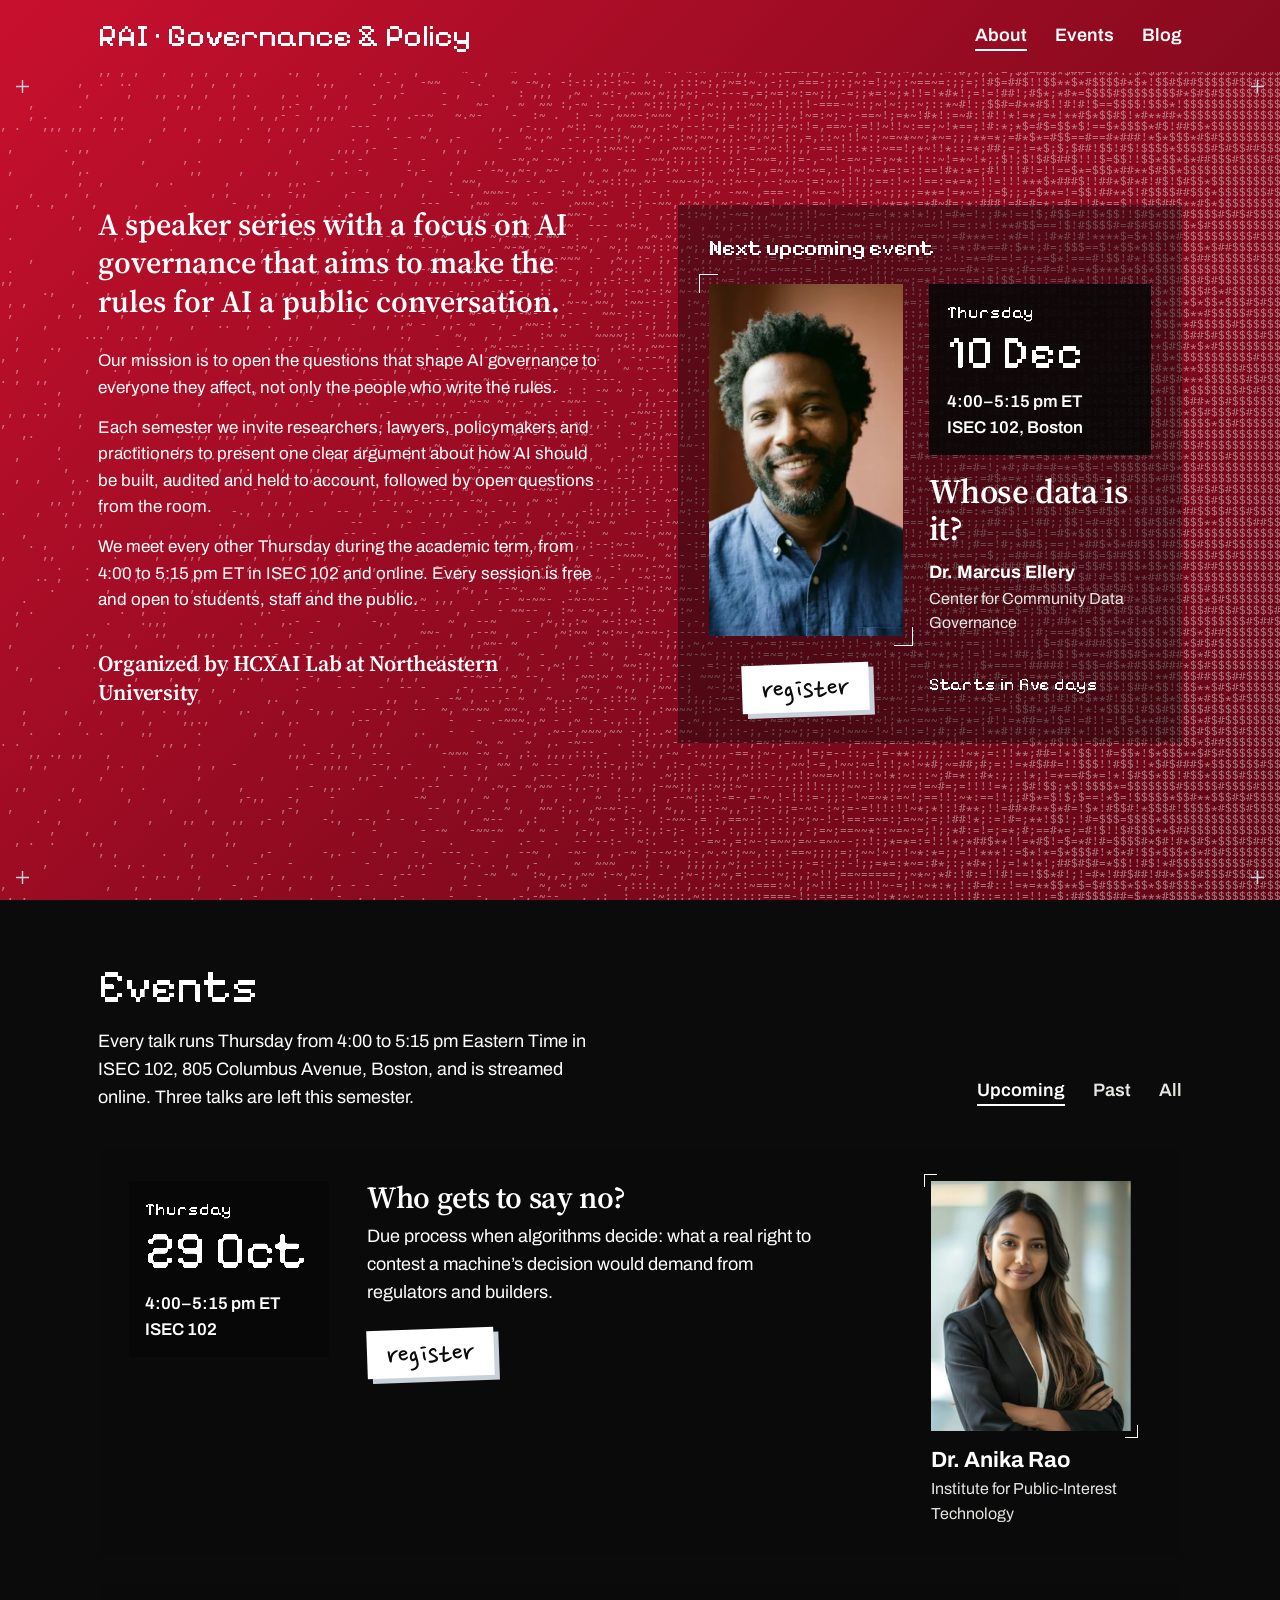
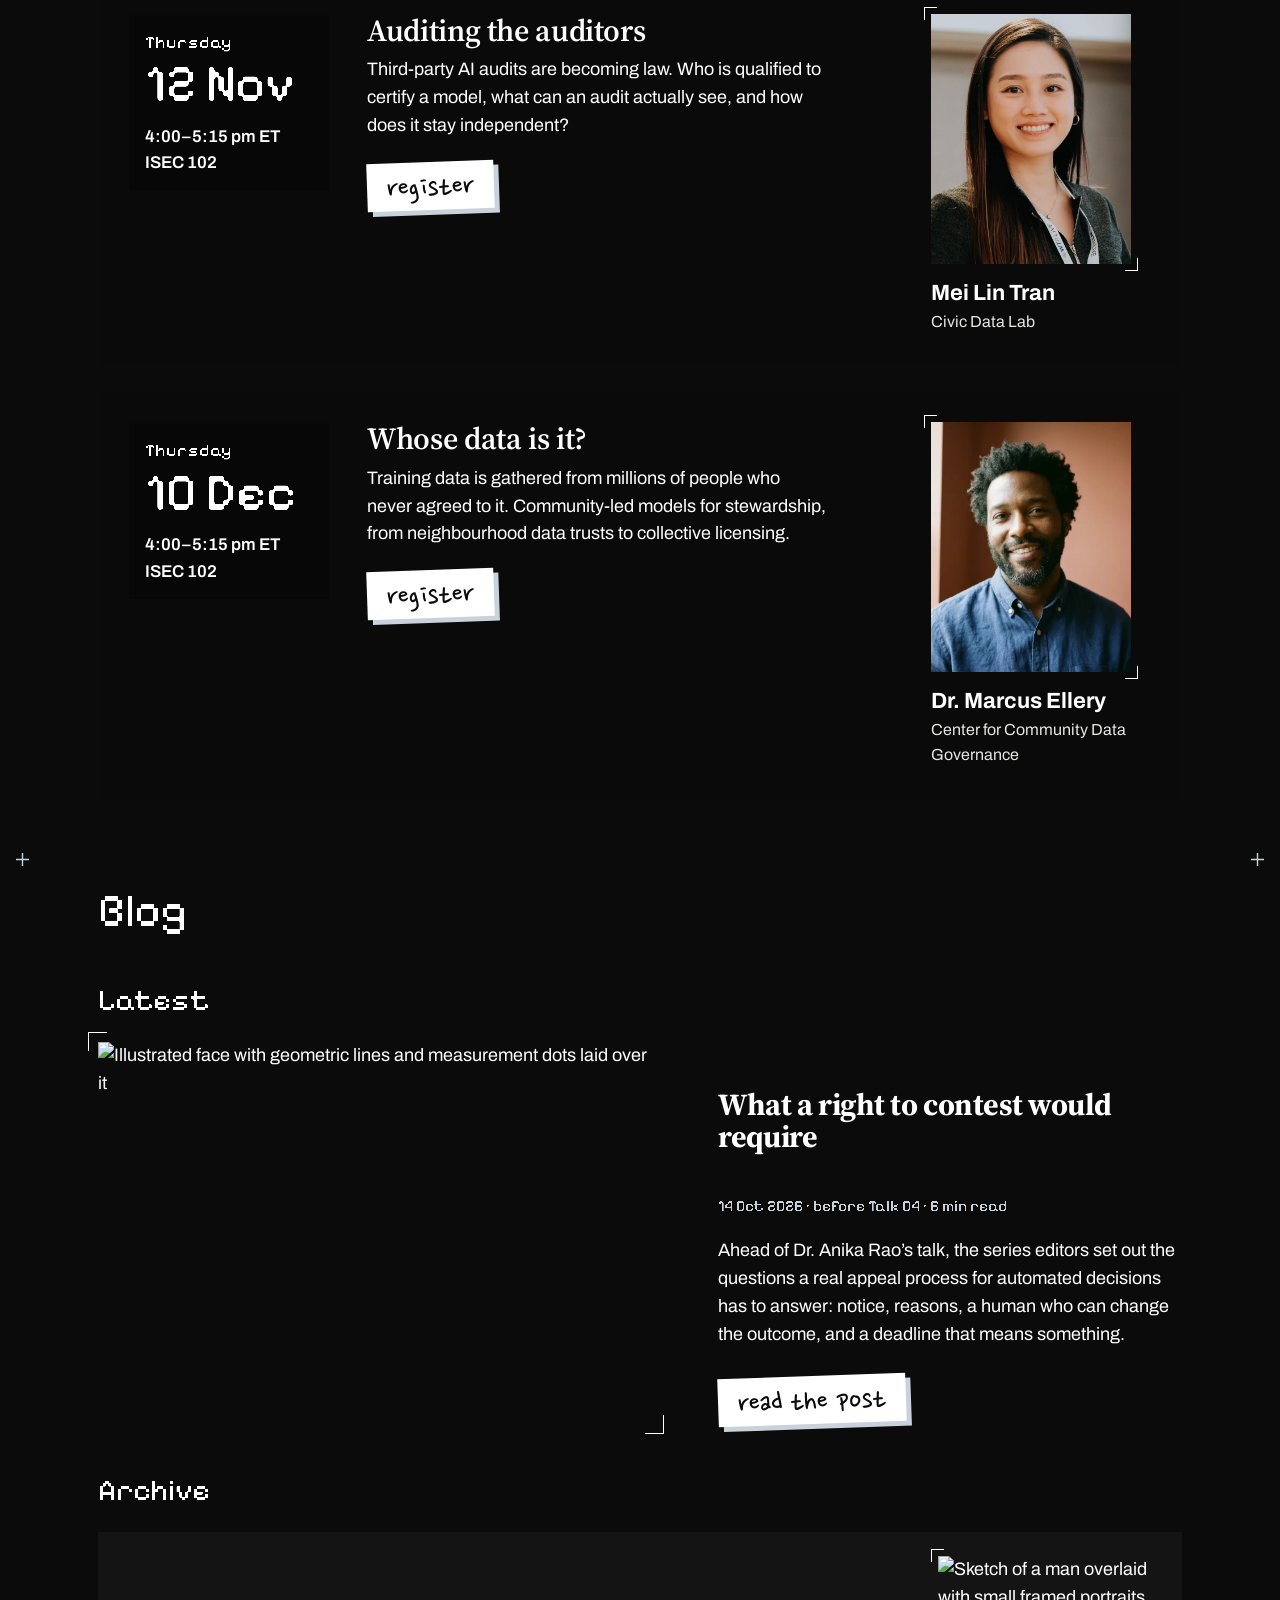
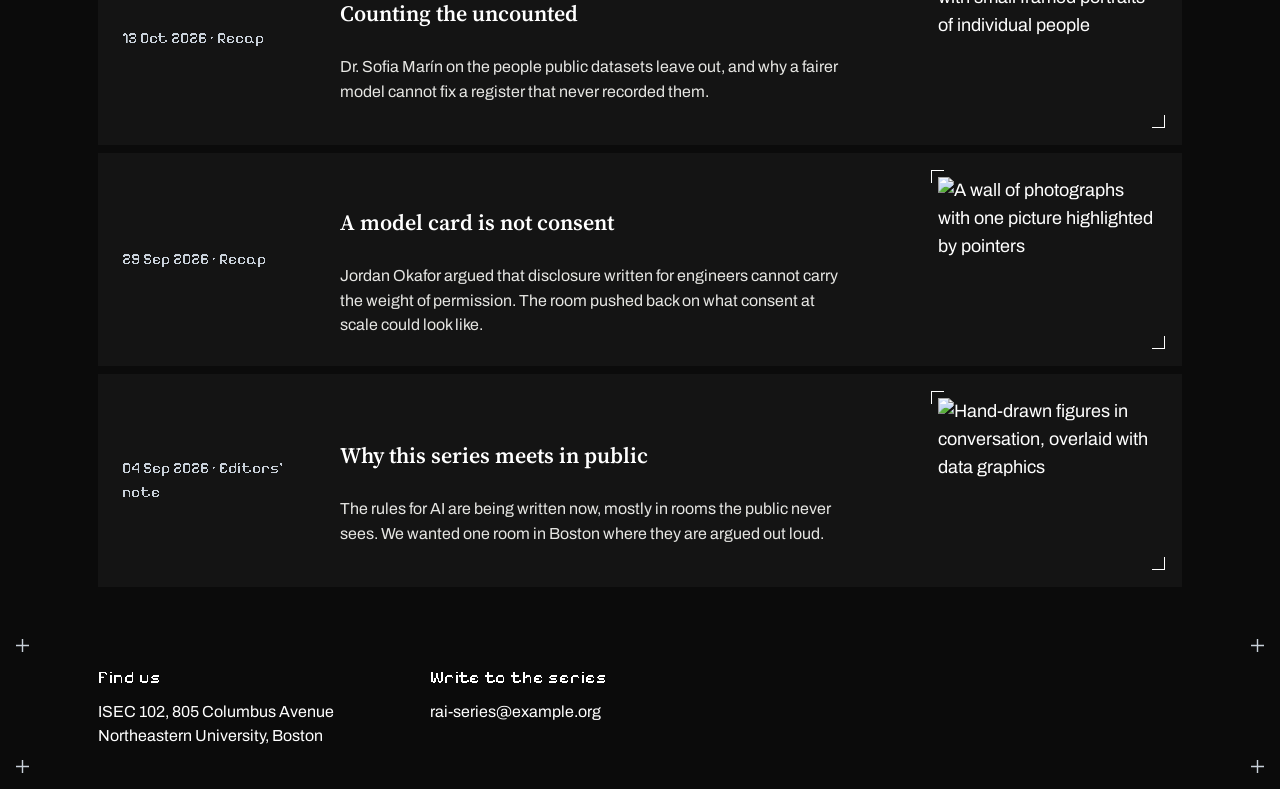
==== index.html @ 1cb9c628 "Initial commit: RAI speaker series one-page site Static site with a GitHub Pages workflow that build" ====
<!doctype html>
<html lang="en">
<head>
<meta charset="utf-8">
<meta name="viewport" content="width=device-width, initial-scale=1">
<title>Responsible AI, Governance &amp; Policy · Speaker Series</title>
<meta name="description" content="A public speaker series at Northeastern University on AI governance. Thursdays, 4:00–5:15 pm ET, ISEC 102, free and open to all.">
<link rel="preconnect" href="https://fonts.googleapis.com">
<link rel="preconnect" href="https://fonts.gstatic.com" crossorigin>
<link rel="stylesheet" href="https://fonts.googleapis.com/css2?family=Source+Serif+4:opsz,wght@8..60,600;8..60,700&family=Pixelify+Sans:wght@400..700&family=Nanum+Pen+Script&family=Archivo:wght@400;600;700&family=IBM+Plex+Mono:wght@500&display=swap">
<link rel="stylesheet" href="site.css">
<script>document.documentElement.classList.add("js")</script>
</head>
<body>
<div class="stage" id="stage" aria-hidden="true"><canvas id="ascii-field"></canvas></div>
<svg width="0" height="0" style="position:absolute" aria-hidden="true" focusable="false"><defs id="rnd-defs"></defs></svg>
<header class="nav" id="nav">
  <div class="wrap">
    <a class="wordmark" href="#about" data-round aria-label="Responsible AI, Governance and Policy · back to top">RAI · Governance &amp; Policy</a>
    <nav aria-label="Sections"><ul>
      <li><a class="l" href="#about" data-to="about">About</a></li>
      <li><a class="l" href="#events" data-to="events">Events</a></li>
      <li><a class="l" href="#blog" data-to="blog">Blog</a></li>
    </ul></nav>
  </div>
</header>
<main id="top">
<!-- ===== About ===== -->
<section class="about chapter" id="about" data-chapter="0" aria-labelledby="h-about">
  <div class="about-field reg">
  <svg class="xh tl" viewBox="0 0 11 11" aria-hidden="true"><path d="M5.5 0v11M0 5.5h11"/></svg>
  <svg class="xh tr" viewBox="0 0 11 11" aria-hidden="true"><path d="M5.5 0v11M0 5.5h11"/></svg>
  <svg class="xh bl" viewBox="0 0 11 11" aria-hidden="true"><path d="M5.5 0v11M0 5.5h11"/></svg>
  <svg class="xh br" viewBox="0 0 11 11" aria-hidden="true"><path d="M5.5 0v11M0 5.5h11"/></svg>
  <div class="wrap grid">
    <div>
      <h1 id="h-about" class="vh">About the series</h1>
      <p class="statement lead rise">A speaker series with a focus on AI governance that aims to make the rules for AI a public conversation.</p>
      <div class="mission rise">
        <p>Our mission is to open the questions that shape AI governance to everyone they affect, not only the people who write the rules.</p>
        <p>Each semester we invite researchers, lawyers, policymakers and practitioners to present one clear argument about how AI should be built, audited and held to account, followed by open questions from the room.</p>
        <p>We meet every other Thursday during the academic term, from 4:00 to 5:15 pm ET in ISEC 102 and online. Every session is free and open to students, staff and the public.</p>
      </div>
      <div class="body rise">
        <p class="org">Organized by HCXAI Lab at Northeastern University</p>
      </div>
    </div>
    <article class="nextcard rise" aria-labelledby="h-next" data-start="2026-10-29T16:00:00-04:00" data-title="Who gets to say no?" data-sub="Due process when algorithms decide">
      <h2 id="h-next" class="nc-label" data-round>Next upcoming event</h2>
      <div class="nc-body">
        <figure class="ph"><img src="assets/speaker-1.webp" alt="Portrait of Dr. Anika Rao" style="object-position:44% 18%"></figure>
        <div class="nc-text">
          <div class="date nc-date"><div class="dd"><p class="dw" data-round>Thursday</p><p class="d" data-round>29 Oct</p></div><div class="dt"><p class="w"><time datetime="2026-10-29T16:00-04:00">4:00–5:15 pm ET</time></p><p class="loc">ISEC 102, Boston</p></div></div>
          <h3 class="nc-title">Who gets to say no?</h3>
          <p class="nc-who"><b>Dr. Anika Rao</b>Institute for Public-Interest Technology</p>
        </div>
        <div class="nc-cta"><a class="btn" href="https://example.org/rai-gp/register?talk=04">register</a></div>
        <span class="count nc-count" id="count" data-round aria-live="polite"></span>
      </div>
    </article>
  </div>
  </div>
</section>

<!-- ===== Events: the docket ===== -->
<section class="docket chapter" id="events" data-chapter="1" aria-labelledby="h-docket">
  <div class="wrap">
    <div class="dhead">
      <div>
        <h2 id="h-docket" class="pagetitle lines"><span class="line"><span data-line data-round>Events</span></span></h2>
        <p class="rise">Every talk runs Thursday from 4:00 to 5:15 pm Eastern Time in ISEC 102, 805 Columbus Avenue, Boston, and is streamed online. Three talks are left this semester.</p>
      </div>
      <div class="filter rise" role="group" aria-label="Show talks">
        <button type="button" id="f-up" data-f="up" aria-pressed="true">Upcoming</button>
        <button type="button" id="f-heard" data-f="heard" aria-pressed="false">Past</button>
        <button type="button" id="f-all" data-f="all" aria-pressed="false">All</button>
      </div>
    </div>

    <ol class="cases" id="cases">
      <!-- upcoming -->
      <li class="case up" data-start="2026-10-29T16:00:00-04:00" data-title="Who gets to say no?" data-sub="Due process when algorithms decide">
        <div class="date rise"><div class="dd"><p class="dw" data-round>Thursday</p><p class="d" data-round>29 Oct</p></div><div class="dt"><p class="w"><time datetime="2026-10-29T16:00-04:00">4:00–5:15 pm ET</time></p><p class="loc">ISEC 102</p></div></div>
        <div class="rise">
          <h3>Who gets to say no?</h3>
          <p class="q">Due process when algorithms decide: what a real right to contest a machine’s decision would demand from regulators and builders.</p>
          <div class="acts"><a class="btn" href="https://example.org/rai-gp/register?talk=04">register</a></div>
        </div>
        <div class="spk rise"><figure class="ph"><img src="assets/speaker-1.webp" alt="Dr. Anika Rao" style="object-position:44% 18%"></figure><p><b>Dr. Anika Rao</b><span>Institute for Public-Interest Technology</span></p></div>
      </li>
      <li class="case up" data-start="2026-11-12T16:00:00-05:00" data-title="Auditing the auditors" data-sub="Who certifies AI, and who keeps the audit honest">
        <div class="date rise"><div class="dd"><p class="dw" data-round>Thursday</p><p class="d" data-round>12 Nov</p></div><div class="dt"><p class="w"><time datetime="2026-11-12T16:00-05:00">4:00–5:15 pm ET</time></p><p class="loc">ISEC 102</p></div></div>
        <div class="rise">
          <h3>Auditing the auditors</h3>
          <p class="q">Third-party AI audits are becoming law. Who is qualified to certify a model, what can an audit actually see, and how does it stay independent?</p>
          <div class="acts"><a class="btn" href="https://example.org/rai-gp/register?talk=05">register</a></div>
        </div>
        <div class="spk rise"><figure class="ph"><img loading="lazy" src="assets/speaker-2.webp" alt="Mei Lin Tran" style="object-position:50% 20%"></figure><p><b>Mei Lin Tran</b><span>Civic Data Lab</span></p></div>
      </li>
      <li class="case up" data-start="2026-12-10T16:00:00-05:00" data-title="Whose data is it?" data-sub="Community governance of the data that trains AI">
        <div class="date rise"><div class="dd"><p class="dw" data-round>Thursday</p><p class="d" data-round>10 Dec</p></div><div class="dt"><p class="w"><time datetime="2026-12-10T16:00-05:00">4:00–5:15 pm ET</time></p><p class="loc">ISEC 102</p></div></div>
        <div class="rise">
          <h3>Whose data is it?</h3>
          <p class="q">Training data is gathered from millions of people who never agreed to it. Community-led models for stewardship, from neighbourhood data trusts to collective licensing.</p>
          <div class="acts"><a class="btn" href="https://example.org/rai-gp/register?talk=06">register</a></div>
        </div>
        <div class="spk rise"><figure class="ph"><img loading="lazy" src="assets/speaker-3.webp" alt="Dr. Marcus Ellery" style="object-position:50% 22%"></figure><p><b>Dr. Marcus Ellery</b><span>Center for Community Data Governance</span></p></div>
      </li>
      <!-- heard -->
      <li class="case heard" hidden>
        <div class="date rise"><div class="dd"><p class="dw" data-round>Thursday</p><p class="d" data-round>08 Oct</p></div><div class="dt"><p class="w"><time datetime="2026-10-08T16:00-04:00">4:00–5:15 pm ET</time></p><p class="loc">ISEC 102</p></div></div>
        <div class="rise">
          <h3>Counting the uncounted</h3>
          <p class="q">Who goes missing when public agencies train systems on the records they happen to keep.</p>
          <div class="acts"><a class="tlink" href="#post-counting">Read the recap</a></div>
        </div>
        <div class="spk rise"><p><b>Dr. Sofia Marín</b><span>School of Public Policy</span></p></div>
      </li>
      <li class="case heard" hidden>
        <div class="date rise"><div class="dd"><p class="dw" data-round>Thursday</p><p class="d" data-round>24 Sep</p></div><div class="dt"><p class="w"><time datetime="2026-09-24T16:00-04:00">4:00–5:15 pm ET</time></p><p class="loc">ISEC 102</p></div></div>
        <div class="rise">
          <h3>A model card is not consent</h3>
          <p class="q">Why documentation written for engineers cannot stand in for the permission of the people a system affects.</p>
          <div class="acts"><a class="tlink" href="#post-modelcard">Read the recap</a></div>
        </div>
        <div class="spk rise"><p><b>Jordan Okafor</b><span>Law and Technology Clinic</span></p></div>
      </li>
      <li class="case heard" hidden>
        <div class="date rise"><div class="dd"><p class="dw" data-round>Thursday</p><p class="d" data-round>10 Sep</p></div><div class="dt"><p class="w"><time datetime="2026-09-10T16:00-04:00">4:00–5:15 pm ET</time></p><p class="loc">ISEC 102</p></div></div>
        <div class="rise">
          <h3>Who writes the rules for AI?</h3>
          <p class="q">The opening hearing: legislatures, standards bodies, companies and courts, and where the public fits among them.</p>
          <div class="acts"><a class="tlink" href="#post-public">Read the editors’ note</a></div>
        </div>
        <div class="spk rise"><p><b>Prof. Helen Achterberg</b><span>Centre for Technology Governance</span></p></div>
      </li>
    </ol>
  </div>
</section>

<!-- ===== Writing ===== -->
<section class="writing chapter reg" id="blog" data-chapter="2" aria-labelledby="h-writing">
  <svg class="xh tl" viewBox="0 0 11 11" aria-hidden="true"><path d="M5.5 0v11M0 5.5h11"/></svg>
  <svg class="xh tr" viewBox="0 0 11 11" aria-hidden="true"><path d="M5.5 0v11M0 5.5h11"/></svg>
  <div class="wrap">
    <h2 id="h-writing" class="pagetitle lines"><span class="line"><span data-line data-round>Blog</span></span></h2>
    <h3 class="subhead rise" id="h-latest" data-round>Latest</h3>
    <article class="feature" id="post-preview">
      <figure class="ph rise"><img loading="lazy" decoding="async" src="https://betterimagesofai.org/ImagesAI/alyssa-chen_ai-facial-recognition_2048x1850.png?nf_resize=fit&w=1200&q=80" alt="Illustrated face with geometric lines and measurement dots laid over it"></figure>
      <div class="rise">
        <h4>What a right to contest would require</h4>
        <p class="meta" data-round style="margin-top:14px">14 Oct 2026 · before Talk 04 · 6 min read</p>
        <p class="x">Ahead of Dr. Anika Rao’s talk, the series editors set out the questions a real appeal process for automated decisions has to answer: notice, reasons, a human who can change the outcome, and a deadline that means something.</p>
        <p style="margin-top:28px"><a class="btn" href="#post-preview">read the post</a></p>
      </div>
    </article>
    <h3 class="subhead rise" id="h-archive" data-round>Archive</h3>
    <ul class="posts" aria-labelledby="h-archive">
      <li><a class="post rise" id="post-counting" href="#post-counting">
        <p class="meta" data-round>13 Oct 2026 · Recap</p>
        <div><h4>Counting the uncounted</h4><p>Dr. Sofia Marín on the people public datasets leave out, and why a fairer model cannot fix a register that never recorded them.</p></div>
        <figure class="ph rise"><img loading="lazy" decoding="async" src="https://betterimagesofai.org/ImagesAI/marcin-wilkowski_community-activism_3150x1772.png?nf_resize=fit&w=600&q=80" alt="Sketch of a man overlaid with small framed portraits of individual people"></figure>
      </a></li>
      <li><a class="post rise" id="post-modelcard" href="#post-modelcard">
        <p class="meta" data-round>29 Sep 2026 · Recap</p>
        <div><h4>A model card is not consent</h4><p>Jordan Okafor argued that disclosure written for engineers cannot carry the weight of permission. The room pushed back on what consent at scale could look like.</p></div>
        <figure class="ph rise"><img loading="lazy" decoding="async" src="https://betterimagesofai.org/ImagesAI/jenny-kidd_synthetic-pasts_algorithmic-memories_3750x2210.png?nf_resize=fit&w=600&q=80" alt="A wall of photographs with one picture highlighted by pointers"></figure>
      </a></li>
      <li><a class="post rise" id="post-public" href="#post-public">
        <p class="meta" data-round>04 Sep 2026 · Editors’ note</p>
        <div><h4>Why this series meets in public</h4><p>The rules for AI are being written now, mostly in rooms the public never sees. We wanted one room in Boston where they are argued out loud.</p></div>
        <figure class="ph rise"><img loading="lazy" decoding="async" src="https://betterimagesofai.org/ImagesAI/marcin-wilkowski_datafied-relations_3300x1856.png?nf_resize=fit&w=600&q=80" alt="Hand-drawn figures in conversation, overlaid with data graphics"></figure>
      </a></li>
    </ul>
  </div>
</section>
</main>
<!-- ===== Close ===== -->
<footer class="close reg">
  <svg class="xh tl" viewBox="0 0 11 11" aria-hidden="true"><path d="M5.5 0v11M0 5.5h11"/></svg>
  <svg class="xh tr" viewBox="0 0 11 11" aria-hidden="true"><path d="M5.5 0v11M0 5.5h11"/></svg>
  <svg class="xh bl" viewBox="0 0 11 11" aria-hidden="true"><path d="M5.5 0v11M0 5.5h11"/></svg>
  <svg class="xh br" viewBox="0 0 11 11" aria-hidden="true"><path d="M5.5 0v11M0 5.5h11"/></svg>
  <div class="wrap">
    <div class="row" style="margin-top:0">
      <div><b data-round>Find us</b><p>ISEC 102, 805 Columbus Avenue<br>Northeastern University, Boston</p></div>
      <div><b data-round>Write to the series</b><p>rai-series@example.org</p></div>
    </div>
  </div>
</footer>

<script src="site.js"></script>
</body>
</html>
---- site.css ----
/* Red Docket v1.4 · the court docket as the programme.
   Layout: red Hearing Field hero (series + next hearing) → About (statement + facts, art band)
   → The docket (cases as table rows, filter, countdown) → Writing (featured + list on oxblood)
   → closing field with the name at full width. Dark-first, single look by design. */
:root{
  /* colour · Red Docket */
  --black:#0B0B0B; --red:#C8102E; --white:#FFFFFF; --oxblood:#5E0614; --chrome:#C9D1DA;
  --ink-2:#E6E6E3;              /* secondary text on black, still near full ink */
  --line:rgba(255,255,255,.14);
  --field:radial-gradient(120% 140% at 100% 0%,rgba(201,209,218,.4) 0%,transparent 45%),linear-gradient(135deg,#C8102E 0%,#9B0B23 55%,#5E0614 100%);
  --chamber:linear-gradient(180deg,#9B0B23 0%,#5E0614 60%,#2A0309 100%);
  --ox-ground:#2A0309;
  /* type voices */
  --gov:"Source Serif 4",Georgia,serif;
  --ai:"Pixelify Sans",monospace;
  --hum:"Nanum Pen Script",cursive;
  --body:"Archivo",system-ui,sans-serif;
  --mono:"IBM Plex Mono",ui-monospace,monospace;
  /* space */
  --m:clamp(16px,4vw,48px);
  --maxw:1180px;
  --sec:clamp(96px,12vw,180px);
  color-scheme:dark;
}
*{box-sizing:border-box}
html{background:var(--black);scroll-behavior:smooth}
body{margin:0;background:var(--black);color:var(--white);font-family:var(--body);font-size:18px;line-height:1.55;-webkit-font-smoothing:antialiased;position:relative;overflow-x:clip}
h1,h2,h3,p,ul,ol,dl,dd,figure{margin:0}
ul,ol{padding:0;list-style:none}
a{color:inherit}
img{max-width:100%;display:block}
.wrap{max-width:var(--maxw);margin:0 auto;padding-inline:var(--m);position:relative;z-index:1}
:focus-visible{outline:2px solid var(--white);outline-offset:3px}
::selection{background:var(--red);color:var(--white)}
.vh{position:absolute;width:1px;height:1px;overflow:hidden;clip:rect(0 0 0 0);white-space:nowrap}

/* ---- voices ---- */
.ai{font-family:var(--ai);font-weight:400}
.gov{font-family:var(--gov);font-weight:600;letter-spacing:-.012em;text-wrap:balance}
.status{display:inline-flex;align-items:center;gap:10px;font-family:var(--ai);font-weight:400;font-size:18px;line-height:1.2;color:var(--chrome)}
.status svg{width:11px;height:11px;flex:none}.status svg path{stroke:currentColor;stroke-width:1.2}
.credit{font-family:var(--body);font-size:15px;color:#E6E6E3}

/* ---- marks ---- */
.xh{position:absolute;width:13px;height:13px;pointer-events:none;z-index:2}
.xh path{stroke:var(--chrome);stroke-width:1.2}
.reg{position:relative}
.reg>.xh.tl{top:14px;left:14px}.reg>.xh.tr{top:14px;right:14px}.reg>.xh.bl{bottom:14px;left:14px}.reg>.xh.br{bottom:14px;right:14px}
.ph{position:relative}
.ph img{width:100%;height:100%;object-fit:cover}
.ph::before,.ph::after{content:"";position:absolute;width:18px;height:18px;border:0 solid var(--white);pointer-events:none}
.ph::before{top:-10px;left:-10px;border-top-width:1.5px;border-left-width:1.5px}
.ph::after{bottom:-10px;right:-10px;border-bottom-width:1.5px;border-right-width:1.5px}

/* ---- ASCII (three forms only) ---- */
.fill{position:absolute;inset:0;margin:0;font-family:var(--mono);font-weight:500;font-size:11px;line-height:1;white-space:pre;color:var(--white);opacity:.3;pointer-events:none;user-select:none;overflow:hidden;z-index:0}
.has-fill>:not(.fill):not(.xh){position:relative;z-index:1}
.ascii-bg{position:absolute;inset:0;overflow:hidden;pointer-events:none;z-index:0}
.ascii-bg pre{position:absolute;margin:0;font-family:var(--mono);font-weight:500;font-size:11px;line-height:1;white-space:pre;color:var(--chrome);user-select:none}
.ascii-bg pre.l{left:0;opacity:.3;-webkit-mask:radial-gradient(ellipse 100% 50% at 0% 50%,#000 25%,transparent 100%);mask:radial-gradient(ellipse 100% 50% at 0% 50%,#000 25%,transparent 100%)}
.ascii-bg pre.r{right:0;opacity:.3;-webkit-mask:radial-gradient(ellipse 100% 50% at 100% 50%,#000 25%,transparent 100%);mask:radial-gradient(ellipse 100% 50% at 100% 50%,#000 25%,transparent 100%)}
.ascii-bg pre.red{color:var(--red)}
.ascii-bg pre.l.red,.ascii-bg pre.r.red{opacity:.75}
.ascii-bg pre.c.red{opacity:.7}
.ascii-bg pre.c{opacity:.4;-webkit-mask:radial-gradient(circle closest-side,#000 55%,transparent);mask:radial-gradient(circle closest-side,#000 55%,transparent)}
pre.sphere{position:absolute;margin:0;font-family:var(--mono);font-weight:500;font-size:11px;line-height:1;white-space:pre;color:var(--chrome);opacity:.5;pointer-events:none;user-select:none;-webkit-mask:radial-gradient(circle closest-side,#000 55%,transparent);mask:radial-gradient(circle closest-side,#000 55%,transparent)}

/* ---- buttons ---- */
/* buttons are stickers: Nanum Pen on a white card, slightly rotated, solid Chrome offset shadow */
.btn{display:inline-flex;align-items:center;min-height:48px;padding:9px 20px 5px;background:var(--white);color:var(--black);font-family:var(--hum);font-weight:400;font-size:32px;line-height:.9;text-decoration:none;border:0;cursor:pointer;transform:rotate(-2deg);box-shadow:5px 5px 0 var(--chrome);transition:transform .18s ease,box-shadow .18s ease}
.btn:hover{transform:rotate(0deg) translate(-2px,-2px);box-shadow:7px 7px 0 var(--chrome)}
.btn:active{transform:rotate(0deg) translate(3px,3px);box-shadow:2px 2px 0 var(--chrome)}
.btn:focus-visible{outline:2px solid var(--white);outline-offset:6px}
.tlink{font-weight:600;text-decoration:underline;text-underline-offset:5px;text-decoration-thickness:1.5px;transition:color .15s ease}
.tlink:hover{color:var(--chrome)}

/* ---- nav ---- */
.nav{position:absolute;top:0;left:0;right:0;z-index:5}
.nav .wrap{display:flex;align-items:center;justify-content:space-between;flex-wrap:wrap;gap:12px 28px;padding-block:28px}
.wordmark{font-family:var(--ai);font-weight:400;font-size:clamp(22px,2.5vw,36px);white-space:nowrap;line-height:1;text-decoration:none;letter-spacing:-.005em}
.nav ul{display:flex;gap:28px;align-items:center}
.nav a.l{text-decoration:none;font-weight:600;font-size:18px;padding:10px 0;position:relative}
.nav a.l::after{content:"";position:absolute;left:0;right:0;bottom:4px;height:2px;background:currentColor;transform:scaleX(0);transform-origin:left;transition:transform .2s ease}
.nav a.l:hover::after,.nav a.l:focus-visible::after,.nav a.l[aria-current]::after{transform:scaleX(1)}

/* ---- hero ---- */
.hero{background:var(--field);overflow:hidden;padding-block:clamp(104px,10vw,140px) clamp(72px,8vw,120px)}
.hero .grid{display:grid;grid-template-columns:minmax(0,1.35fr) minmax(0,1fr);gap:clamp(32px,5vw,72px);align-items:end}
.hero .grid>*,.about .grid>*,.feature>*,.case>*{min-width:0}
.hero h1{grid-column:1/-1}
.hero h1{font-family:var(--ai);font-weight:400;font-size:clamp(34px,6.2vw,92px);line-height:1;letter-spacing:-.005em}
.hero .sub{font-size:22px;line-height:1.5;max-width:40ch}
.next{margin-top:clamp(28px,3vw,40px);display:grid;gap:14px;max-width:560px}
.next .when{font-family:var(--ai);font-size:22px;line-height:1.1}
.next .t{font-family:var(--gov);font-weight:600;font-size:34px;line-height:1.08}
.next .who{font-size:18px;color:var(--white)}
.next .acts{display:flex;flex-wrap:wrap;gap:16px 28px;align-items:center;margin-top:10px}
.count{font-family:var(--ai);font-size:18px;color:var(--white)}
.hero .ph{aspect-ratio:4/5;max-width:340px;justify-self:end;width:100%}
.hero .ph .drift{width:100%;height:100%;overflow:hidden}

/* ---- about ---- */
.about{padding-block:0}
.about-field{background:var(--field);overflow:hidden;padding-block:clamp(150px,14vw,210px) clamp(72px,8vw,120px)}
.about-field .facts div{background:rgba(11,11,11,.42)}
.about-field .facts dt{color:var(--white)}
.about .grid{display:grid;grid-template-columns:minmax(0,1fr) minmax(0,1fr);gap:clamp(40px,6vw,96px);align-items:start}
.about h1,.about h2,.docket h2,.writing h2{font-family:var(--ai);font-weight:400;font-size:clamp(34px,3.6vw,52px);line-height:1;letter-spacing:-.005em}
.statement{font-family:var(--gov);font-weight:600;font-size:clamp(22px,2.4vw,34px);line-height:1.25;margin-top:28px;max-width:32ch}
.facts{display:grid;gap:0}
.facts{gap:6px}
.facts div{display:grid;grid-template-columns:150px minmax(0,1fr);gap:18px;padding:16px 20px;background:#141414}
.facts dt{font-family:var(--ai);font-size:18px;color:var(--chrome)}
.facts dd{font-size:18px}
.about .body{display:grid;gap:18px;margin-top:36px;max-width:60ch}
.band{position:relative;margin-top:clamp(80px,9vw,140px);height:clamp(280px,38vw,520px);overflow:hidden}
.band img{width:100%;height:118%;object-fit:cover;object-position:center 40%}
.band figcaption{position:absolute;right:var(--m);bottom:14px;background:var(--black);padding:6px 10px}

/* ---- docket ---- */
.docket{padding-block:var(--sec)}
.dhead{display:grid;grid-template-columns:minmax(0,1fr) auto;gap:24px 48px;align-items:end}
.dhead p{max-width:52ch;margin-top:18px}
.filter{display:flex;gap:4px}
.filter button{font-family:var(--ai);font-size:18px;background:#1C1C1C;color:var(--white);border:0;padding:12px 18px 10px;min-height:46px;cursor:pointer;transition:background-color .15s ease,color .15s ease}
.filter button[aria-pressed="true"]{background:var(--white);color:var(--black)}
.filter button:hover:not([aria-pressed="true"]){background:#2A2A2A}
.cases{margin-top:clamp(40px,5vw,64px);display:grid;gap:clamp(48px,5vw,72px)}
.case{display:grid;grid-template-columns:200px minmax(0,1fr) 220px;gap:clamp(24px,3vw,48px);align-items:start}
.case[hidden]{display:none}
.case .date{position:relative;overflow:hidden;background:var(--chamber);padding:18px 18px 16px;min-height:150px;display:grid;align-content:space-between}
.case .date .d{font-family:var(--ai);font-size:52px;line-height:.9}
.case .date .w{font-family:var(--ai);font-size:18px;line-height:1.2}
.case.heard .date{background:#161616}
.case h3{font-family:var(--gov);font-weight:600;font-size:clamp(26px,2.4vw,34px);line-height:1.06;letter-spacing:-.012em;margin-top:14px}
.case .q{font-size:18px;margin-top:10px;max-width:46ch}
.case .acts{display:flex;flex-wrap:wrap;gap:14px 24px;align-items:center;margin-top:22px}
.spk{display:grid;grid-template-columns:minmax(0,1fr);gap:16px;align-items:start;max-width:200px}
.spk .ph{aspect-ratio:4/5}
.spk .ph::before,.spk .ph::after{width:12px;height:12px}
.spk .ph::before{top:-7px;left:-7px}.spk .ph::after{bottom:-7px;right:-7px}
.spk b{display:block;font-size:22px;line-height:1.2}
.spk span{display:block;font-size:16px;color:var(--ink-2);margin-top:4px}
.case.heard .spk{grid-template-columns:minmax(0,1fr)}

/* ---- writing ---- */
.writing{background:var(--ox-ground);padding-block:var(--sec);position:relative;overflow:hidden}
.feature{display:grid;grid-template-columns:minmax(0,1.2fr) minmax(0,1fr);gap:clamp(32px,5vw,72px);margin-top:clamp(40px,5vw,64px);align-items:end}
.feature .ph{aspect-ratio:16/11}
.feature h4{font-family:var(--gov);font-weight:700;font-size:clamp(28px,2.4vw,34px);line-height:1.04;letter-spacing:-.015em;margin-top:16px}
.feature p.x{margin-top:18px;max-width:46ch}
.meta{font-family:var(--ai);font-size:16px;color:var(--chrome)}
.posts{margin-top:clamp(56px,6vw,88px);display:grid;gap:8px}
.post{display:grid;grid-template-columns:180px minmax(0,1fr) 220px;gap:clamp(20px,3vw,48px);padding:24px;background:rgba(255,255,255,.035);align-items:center;text-decoration:none;transition:background-color .18s ease}
.post:hover{background:rgba(255,255,255,.08)}
.post h4{font-family:var(--gov);font-weight:600;font-size:22px;line-height:1.12}
.post p{font-size:16px;margin-top:8px;color:var(--ink-2);max-width:56ch}
.post .ph{aspect-ratio:4/3}
.post .ph::before,.post .ph::after{width:12px;height:12px}
.post .ph::before{top:-7px;left:-7px}.post .ph::after{bottom:-7px;right:-7px}

/* ---- close ---- */
.close{background:var(--field);overflow:hidden;padding-block:clamp(88px,10vw,150px) 40px}
.close .name{font-family:var(--ai);font-weight:400;font-size:clamp(34px,6.2vw,92px);line-height:.95;letter-spacing:-.01em}
.close .row{display:grid;grid-template-columns:repeat(3,minmax(0,1fr));gap:32px;margin-top:clamp(48px,6vw,88px)}
.close .row b{display:block;font-family:var(--ai);font-weight:400;font-size:18px;margin-bottom:8px}
.close .row p{font-size:16px}
.close .fine{margin-top:56px;display:grid;gap:6px}
.close .fine p{font-size:16px;color:#F1E3E5;max-width:72ch}

/* ---- motion (transform and opacity only) ---- */
@media (prefers-reduced-motion:no-preference){
  .js .rise{opacity:0;transform:translateY(24px);transition:opacity .7s cubic-bezier(.2,.7,.2,1),transform .7s cubic-bezier(.2,.7,.2,1)}
  .js .rise.in{opacity:1;transform:none}
  .hero .drift img{animation:drift 22s ease-in-out infinite alternate}
  @keyframes drift{from{transform:scale(1.04) translate(0,0)}to{transform:scale(1.1) translate(-2%,-2%)}}
  .band img{will-change:transform}
}

/* ---- phone ---- */
@media (max-width:900px){
  .hero .grid,.about .grid,.feature{grid-template-columns:minmax(0,1fr)}
  .hero .ph{justify-self:start;max-width:360px}
    .case{grid-template-columns:minmax(0,1fr);gap:22px}
  .case>.date{order:-2}.case>.spk{order:-1}
  .cases{gap:104px}
  .case .date{min-height:0;display:flex;gap:16px;align-items:baseline;justify-content:space-between}
  .dhead{grid-template-columns:minmax(0,1fr)}
  .post{grid-template-columns:110px minmax(0,1fr)}
  .post .meta{grid-column:1/-1;order:2}
  .close .row{grid-template-columns:minmax(0,1fr)}
  .facts div{grid-template-columns:minmax(0,1fr);gap:4px}
}
@media (max-width:520px){
  body{font-size:17px}
  .wordmark{font-size:22px}
  .nav ul{gap:22px}
  .nav a.l{font-size:17px}
  .hero .sub{font-size:18px}
  .next .t{font-size:28px}
  .hero h1 br{display:none}
  .post{grid-template-columns:minmax(0,1fr)}
  .post .ph{max-width:220px}
  .filter{width:100%}.filter button{flex:1}
}

/* ---- multi-page ---- */
.pagehead-pad{padding-top:clamp(150px,14vw,210px)}
.pagetitle{font-family:var(--ai);font-weight:400;font-size:clamp(56px,8vw,120px);line-height:.95;letter-spacing:-.01em}
.lede{font-size:22px;line-height:1.45;margin-top:22px;max-width:48ch}
.case .when{display:block;font-weight:600;font-size:18px;margin-top:12px;color:var(--white)}
.case h3{margin-top:10px}
@media (max-width:520px){.lede{font-size:18px}}
.strip{display:grid;grid-template-columns:repeat(3,minmax(0,1fr));gap:clamp(20px,3vw,40px);margin-top:clamp(40px,5vw,64px)}
.strip a{display:block;text-decoration:none;transition:transform .2s ease}
.strip a:hover{transform:translateY(-4px)}
.strip .ph{aspect-ratio:3/4}
.strip p{margin-top:16px;font-weight:600;font-size:18px}
.strip span{display:block;font-weight:400;font-size:16px;color:var(--ink-2);margin-top:2px}
.events-art{margin-top:clamp(80px,9vw,140px)}
@media (max-width:900px){.strip{grid-template-columns:minmax(0,1fr) minmax(0,1fr)}}
@media (max-width:520px){.strip{grid-template-columns:minmax(0,1fr)}.strip .ph{max-width:320px}}
@media (max-width:900px){.case>.spk{grid-template-columns:160px minmax(0,1fr);max-width:none;align-items:end}}

/* about: CTA row with a red sphere in the open space */
.about-cta{position:relative;margin-top:clamp(24px,3vw,40px);height:230px}
.about-cta pre.sphere{right:var(--m);top:0}
pre.sphere.red{color:var(--red);opacity:.85}
/* artwork carousel */
.gallery{margin-top:clamp(96px,11vw,160px)}
.ghead{display:flex;justify-content:space-between;align-items:end;gap:24px 40px;flex-wrap:wrap}
.ghead h2{font-family:var(--ai);font-weight:400;font-size:clamp(34px,3.6vw,52px);line-height:1;max-width:16ch}
.gctl{display:flex;gap:22px}
.gctl .btn+.btn{transform:rotate(2deg)}
.gctl .btn+.btn:hover{transform:rotate(0) translate(-2px,-2px)}
.gintro{margin-top:18px;max-width:none}
.gintro{max-width:calc(var(--maxw))}
.track{display:flex;gap:clamp(20px,2.4vw,36px);overflow-x:auto;scroll-snap-type:x mandatory;scroll-padding-inline:max(var(--m),calc((100vw - var(--maxw))/2 + var(--m)));padding:28px max(var(--m),calc((100vw - var(--maxw))/2 + var(--m))) 24px;margin-top:clamp(28px,3vw,40px);scrollbar-width:none}
.track::-webkit-scrollbar{display:none}
.track:focus-visible{outline:2px solid var(--white);outline-offset:-2px}
.slide{flex:none;scroll-snap-align:start}
.slide .ph{height:clamp(260px,30vw,420px)}
.slide img{width:auto;height:100%;max-width:none;object-fit:cover}
.slide figcaption{margin-top:16px;max-width:42ch}
.slide figcaption b{display:block;font-weight:600;font-size:18px}
.slide figcaption span{display:block;font-size:15px;color:var(--ink-2);margin-top:2px}
@media (max-width:520px){.about-cta{height:0;margin:0}.about-cta pre.sphere{display:none}.slide .ph{height:240px}.gctl{gap:16px}}

/* next upcoming event card (About, on the red field) */
.nextcard{background:rgba(11,11,11,.5);padding:clamp(22px,2.4vw,32px);display:grid;gap:24px;align-content:start}
.nextcard .nc-label{font-family:var(--ai);font-weight:400;font-size:22px;line-height:1.1;letter-spacing:0}
.nc-body{display:grid;grid-template-columns:minmax(0,170px) minmax(0,1fr);gap:24px;align-items:start}
.nc-body .ph{aspect-ratio:4/5}
.nc-date{font-family:var(--ai);font-size:34px;line-height:1}
.nc-time{font-weight:600;font-size:18px;margin-top:10px}
.nc-title{font-family:var(--gov);font-weight:600;font-size:34px;line-height:1.08;letter-spacing:-.012em;margin-top:18px}
.nc-who{font-size:16px;margin-top:12px;color:var(--ink-2)}
.nc-who b{display:block;font-size:18px;color:var(--white)}
.nc-acts{display:flex;flex-wrap:wrap;align-items:center;gap:18px 22px;padding-top:6px}
.nc-acts .btn+.btn{transform:rotate(2deg)}
.nc-acts .btn+.btn:hover{transform:rotate(0) translate(-2px,-2px)}
.nc-acts .count{flex-basis:100%;font-size:18px}
@media (max-width:520px){.nc-body{grid-template-columns:minmax(0,1fr)}.nc-body .ph{max-width:220px}.nc-date{font-size:28px}.nc-title{font-size:28px}}
.statement.lead{margin-top:0;max-width:34ch}
.about .org{font-family:var(--gov);font-weight:600;font-size:22px;line-height:1.3;letter-spacing:-.005em;margin-top:0}

/* ================= one-page chapters ================= */
:root{--g1:#C8102E;--g2:#5E0614;--ease-out:cubic-bezier(.22,1,.36,1);--ease-in-out:cubic-bezier(.76,0,.24,1)}
html{scroll-padding-top:var(--nav-h,110px)}
body{background:var(--black)}
.stage{position:fixed;inset:0;z-index:0;pointer-events:none;background:linear-gradient(135deg,var(--g1) 0%,var(--g2) 100%)}
.stage canvas{position:absolute;left:0;top:0;display:block}
main,.close{position:relative;z-index:1}
.about-field,.writing,.close,.docket{background:transparent}
.about-field{padding-block:calc(var(--nav-h,110px) + clamp(56px,7vw,96px)) clamp(72px,8vw,120px)}
.docket,.writing{padding-block:clamp(120px,13vw,200px)}
.close{padding-block:clamp(120px,12vw,180px) 48px}
/* the header sits on the same ground as the stage, so it never covers content with a different colour */
.nav{position:fixed;z-index:10;background:linear-gradient(135deg,var(--g1) 0%,var(--g2) 100%);background-size:100vw 100vh;background-attachment:fixed}
.nav .wrap{padding-block:20px}
/* masked line reveal for chapter titles */
.lines .line{display:block;overflow:hidden;padding-bottom:.1em;margin-bottom:-.1em}
.lines [data-line]{display:block}
@media (prefers-reduced-motion:no-preference){
  .js .lines [data-line]{transform:translateY(105%);transition:transform 900ms var(--ease-out)}
  .js .lines.in [data-line]{transform:none}
  .js .rise{transition-timing-function:var(--ease-out)}
}
.case .date{background:rgba(11,11,11,.32)}
.nextcard{background:rgba(11,11,11,.42)}
.writing .post{background:rgba(255,255,255,.04)}

/* small break between presenters: a crosshair and a short Chrome rule */
.case{position:relative}
.case+.case::before{content:"";position:absolute;left:0;top:calc(var(--case-gap,72px) / -2);width:120px;height:1px;background:linear-gradient(90deg,var(--chrome) 0 100%);opacity:.55}
.case+.case::after{content:"+";position:absolute;left:132px;top:calc(var(--case-gap,72px) / -2 - .62em);font-family:var(--mono);font-size:14px;line-height:1;color:var(--chrome);opacity:.8}
.cases{--case-gap:clamp(48px,5vw,72px);gap:var(--case-gap)}
@media (max-width:900px){.cases{--case-gap:104px}}

/* dates: solid black, no texture */
.case .date,.case.heard .date{background:rgba(8,8,8,.9)}
/* filter: plain words, the active one underlined */
.filter{gap:28px;flex-wrap:wrap}
.filter button,.filter button+button{background:none;border:0;padding:6px 0;min-height:44px;font-family:var(--body);font-weight:600;font-size:18px;color:var(--ink-2);position:relative;cursor:pointer;transition:color var(--t-hover,180ms) ease}
.filter button::after{content:"";position:absolute;left:0;right:0;bottom:6px;height:2px;background:currentColor;transform:scaleX(0);transform-origin:left;transition:transform 240ms var(--ease-out)}
.filter button[aria-pressed="true"]{background:none;color:var(--white)}
.filter button[aria-pressed="true"]::after{transform:scaleX(1)}
.filter button:hover:not([aria-pressed="true"]){background:none;color:var(--white)}
@media (max-width:520px){.filter{width:auto}.filter button{flex:none}}
/* Events flows straight into Blog */
.docket{padding-bottom:clamp(40px,4vw,64px)}
.writing{padding-top:clamp(56px,6vw,96px)}
.writing .feature{margin-top:clamp(28px,3vw,44px)}

/* next-event card: photo matches the text column's height; sticker centred under the photo, timer beside it */
.nc-body{grid-template-columns:minmax(0,1fr) minmax(0,1.15fr);gap:22px 26px;align-items:stretch}
.nc-body .ph{aspect-ratio:auto;height:100%;min-height:260px}
.nc-body .ph img{position:absolute;inset:0;width:100%;height:100%;object-fit:cover}
.nc-text{align-self:start}
.nc-cta{display:flex;justify-content:center;align-items:center;margin-top:6px}
.nc-count{align-self:center;font-size:18px}
@media (max-width:520px){.nc-body{grid-template-columns:minmax(0,1fr)}.nc-body .ph{height:auto;aspect-ratio:4/5;min-height:0;max-width:none}.nc-cta{justify-content:flex-start}}

/* header + stage: no overscroll gaps, no repaint lag */
html,body{overscroll-behavior-y:none}
html{background:var(--g1)}
.stage{height:100lvh;bottom:auto}
.nav{top:0;background:linear-gradient(135deg,var(--g1) 0%,var(--g2) 100%) 0 0/100vw 100lvh no-repeat;background-attachment:scroll;transform:translateZ(0);will-change:transform;backface-visibility:hidden}
.nav::before{content:"";position:absolute;left:0;right:0;bottom:100%;height:200px;background:var(--g1)}

/* each talk sits in the same dark box as the next-event card */
.case{background:rgba(11,11,11,.42);padding:clamp(22px,2.4vw,32px)}
.case+.case::before{display:none}
.case+.case::after{display:none}
.cases{--case-gap:clamp(20px,2vw,28px)}
@media (max-width:900px){.cases{--case-gap:20px}}
.close .row{grid-template-columns:repeat(2,minmax(0,max-content));gap:32px 96px}
@media (max-width:900px){.close .row{grid-template-columns:minmax(0,1fr)}}

/* tight close: blog runs straight into the footer */
.writing{padding-bottom:clamp(40px,4vw,64px)}
.close{padding-block:clamp(32px,3vw,48px) 40px}

/* mission text: Archivo, like the speaker affiliation */
.about .mission{display:grid;gap:14px;margin-block:28px 30px;max-width:52ch}
.about .mission p{font-family:var(--body);font-weight:400;font-size:17px;line-height:1.55;color:var(--white)}

/* landing screen: exactly one viewport, so its corner marks sit at the screen's corners */
.about-field{min-height:100svh;box-sizing:border-box;display:flex;flex-direction:column;justify-content:center;padding-block:calc(var(--nav-h,110px) + 24px) 48px}
.about-field>.wrap{width:100%}
.about-field>.xh.bl,.about-field>.xh.br{bottom:16px}
/* compact rhythm between chapters */
.docket{padding-block:clamp(48px,5vw,80px) clamp(24px,3vw,40px)}
.writing{padding-block:clamp(40px,4vw,64px) clamp(32px,3vw,48px)}
.docket .cases{margin-top:clamp(28px,3vw,40px)}
.writing .posts{margin-top:clamp(32px,3.5vw,48px)}


/* phones: the landing shows only the series text; the next talk is first in Events */
@media (max-width:900px){.about-field .nextcard{display:none}}

/* blog sub-sections */
.writing .subhead{font-family:var(--ai);font-weight:400;font-size:clamp(26px,2.4vw,34px);line-height:1;margin-top:clamp(36px,4vw,56px)}
.writing .subhead+.feature{margin-top:clamp(18px,2vw,26px)}
.writing .subhead+.posts{margin-top:clamp(18px,2vw,26px)}

/* crosses marking the Events → Blog boundary */
.writing.reg>.xh.tl,.writing.reg>.xh.tr{top:16px;transform:none}
.writing.reg>.xh.tl{left:16px}.writing.reg>.xh.tr{right:16px}

/* every chapter enclosed by corner crosses */
.about-field>.xh.tl,.about-field>.xh.tr{top:calc(var(--nav-h,110px) + 8px)}
.about-field>.xh.tl,.about-field>.xh.bl,.close>.xh.tl,.close>.xh.bl{left:16px}
.about-field>.xh.tr,.about-field>.xh.br,.close>.xh.tr,.close>.xh.br{right:16px}
.close>.xh.bl,.close>.xh.br{bottom:16px}

/* ================= fixes ================= */
/* reduced motion: anchor jumps are instant */
@media (prefers-reduced-motion:reduce){html{scroll-behavior:auto}}
/* archive meta is Chrome, as in Latest (.post p was overriding it) */
.post .meta{color:var(--chrome);margin-top:0;max-width:none}
/* countdown wraps as "Starts in 22 days / 1 h 57 min", never a lone "min" */
.nc-count{text-wrap:balance}
@media (max-width:900px){
  /* archive rows: 110px image beside the text, meta underneath (the image had taken the wide column) */
  .post .ph{order:-1;align-self:start}
  .post>div{order:0}
}
@media (max-width:520px){
  /* talk box on small phones: smaller date, speaker name beside a 112px photo */
  .case .date .d{font-size:40px;white-space:nowrap}
  .case .date .w{white-space:nowrap}
  .case>.spk{grid-template-columns:112px minmax(0,1fr);gap:14px}
  .spk b{font-size:19px}
  .spk span{font-size:15px}
}
/* keep time ranges on one line */
.nw{white-space:nowrap}

/* next-event card: the same black date block as the talk boxes (day over start–end time, no year) */
.nextcard .date{background:rgba(8,8,8,.9);padding:18px 18px 16px;min-height:130px;display:grid;align-content:space-between;gap:12px}
.nextcard .date .d{font-family:var(--ai);font-size:clamp(40px,3.6vw,52px);line-height:.9;white-space:nowrap}
.nextcard .date .w{font-family:var(--ai);font-size:18px;line-height:1.2;white-space:nowrap}
.nextcard .nc-time{margin-top:14px}
/* the time range is longer than the start time alone: on small phones it drops below the day */
@media (max-width:520px){.case .date{flex-wrap:wrap;row-gap:8px}}
/* talk boxes open with the full date line (the "Talk 0N · scheduled" label was removed) */
.case .when:first-child{margin-top:0}

/* date box: weekday over date at the top, start–end time over place at the bottom */
.case .date,.nextcard .date{display:grid;align-content:space-between;gap:18px}
.date .dw,.date .w,.date .loc{font-family:var(--ai);font-size:18px;line-height:1.2;color:var(--white)}
.date .dw{margin-bottom:8px}
.date .w{white-space:nowrap}
.date .loc{margin-top:4px}
.case h3:first-child{margin-top:0}
@media (max-width:900px){
  .case .date{display:flex;flex-wrap:wrap;align-items:flex-end;justify-content:space-between;gap:12px 16px}
  .case .date .dt{text-align:right}
}
@media (max-width:520px){.case .date .dt{text-align:left}}

/* time and place read in the text face (after the date-box rules, so it wins) */
.case .date .w,.case .date .loc,.nextcard .date .w,.nextcard .date .loc{font-family:var(--body);font-weight:600;font-size:17px;line-height:1.3;filter:none!important}
/* "29 Oct" is 165px at 52px: 16px side padding gives the day 168px, on one line */
.case .date{padding-inline:16px}
.case .date .d{white-space:nowrap}
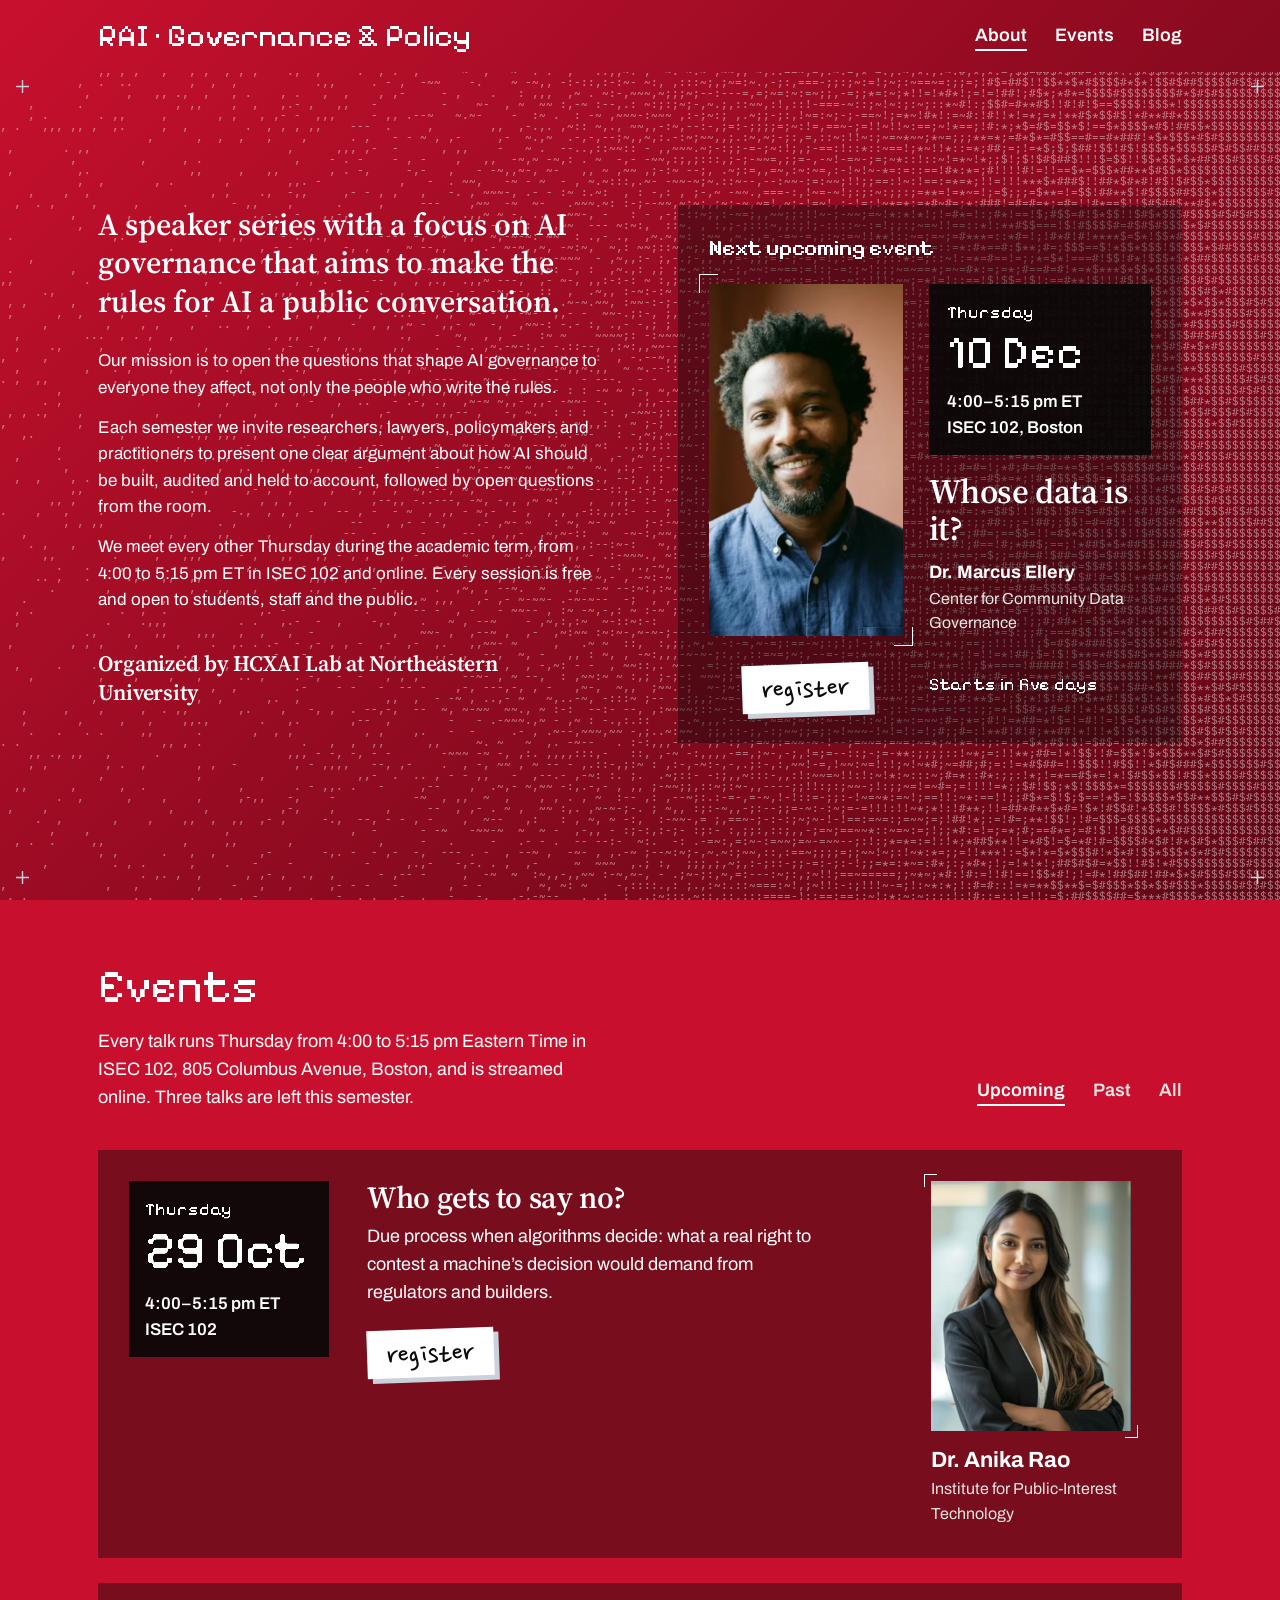
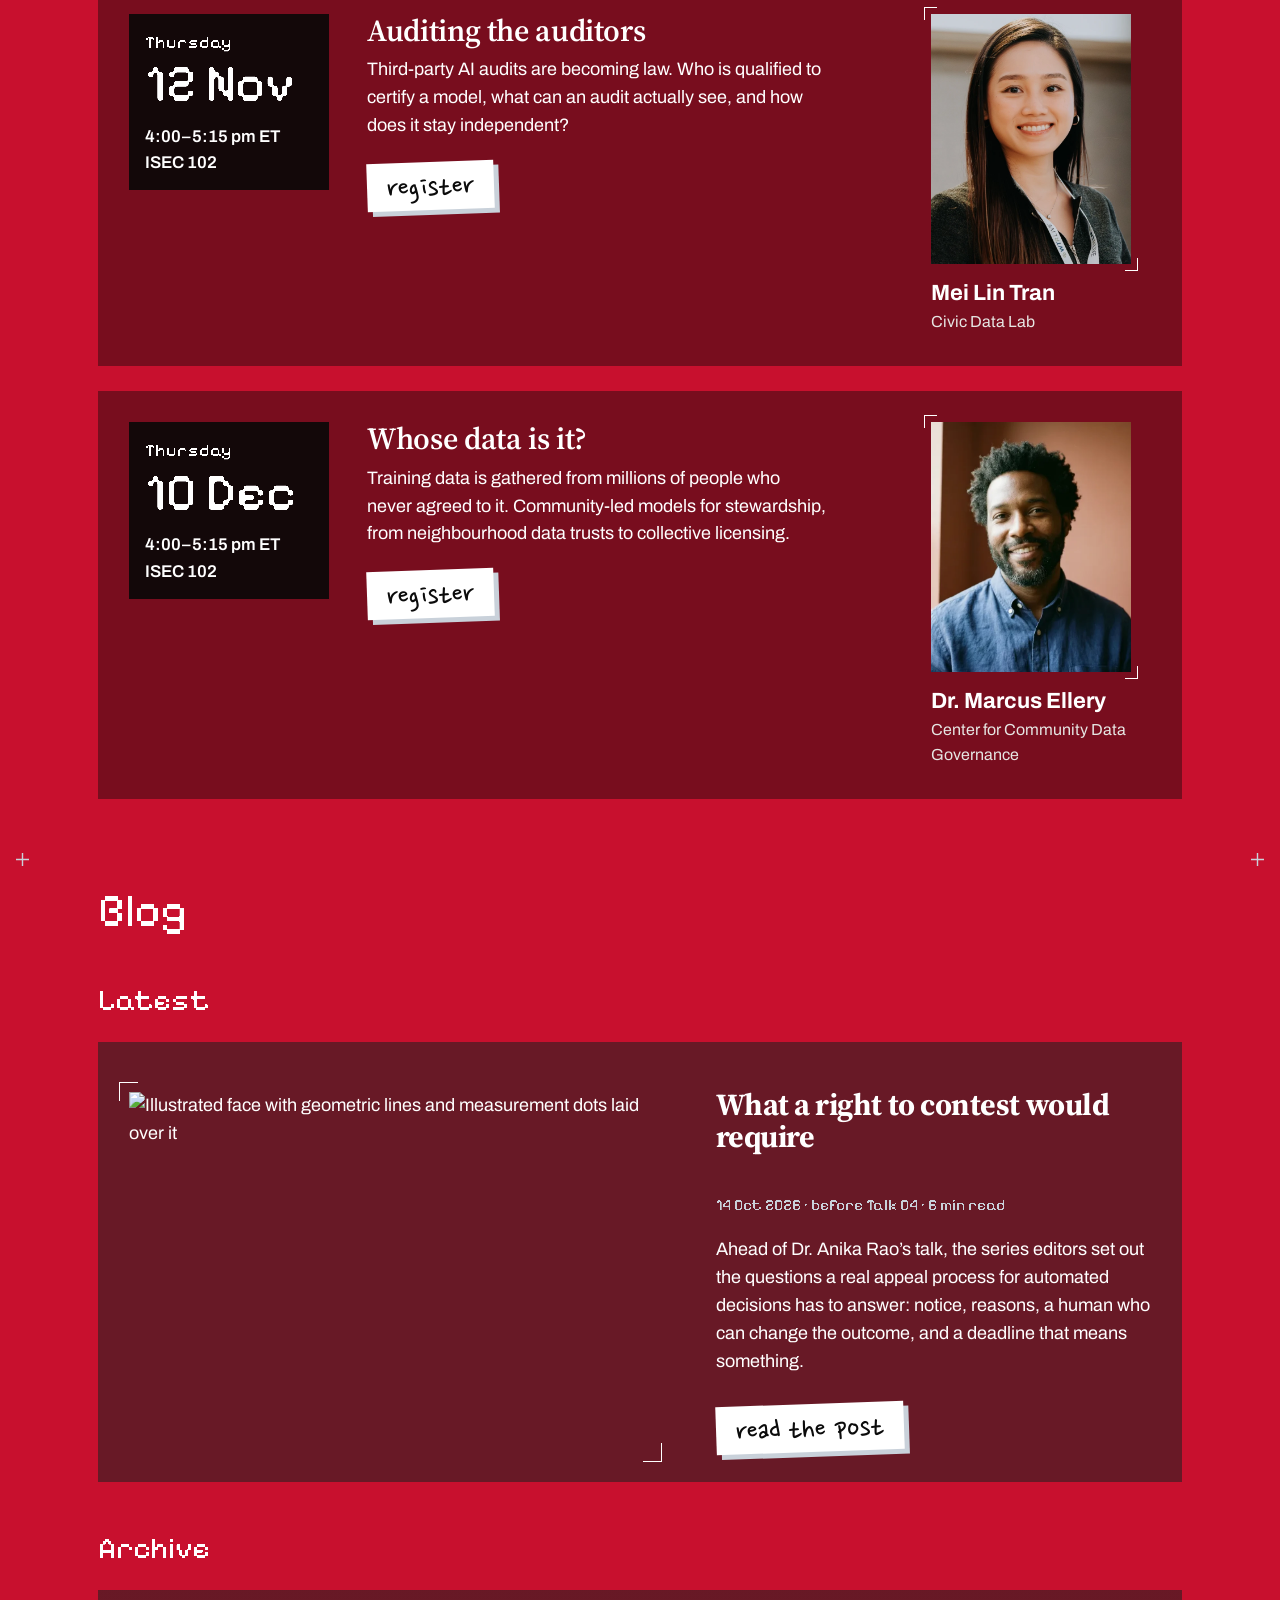
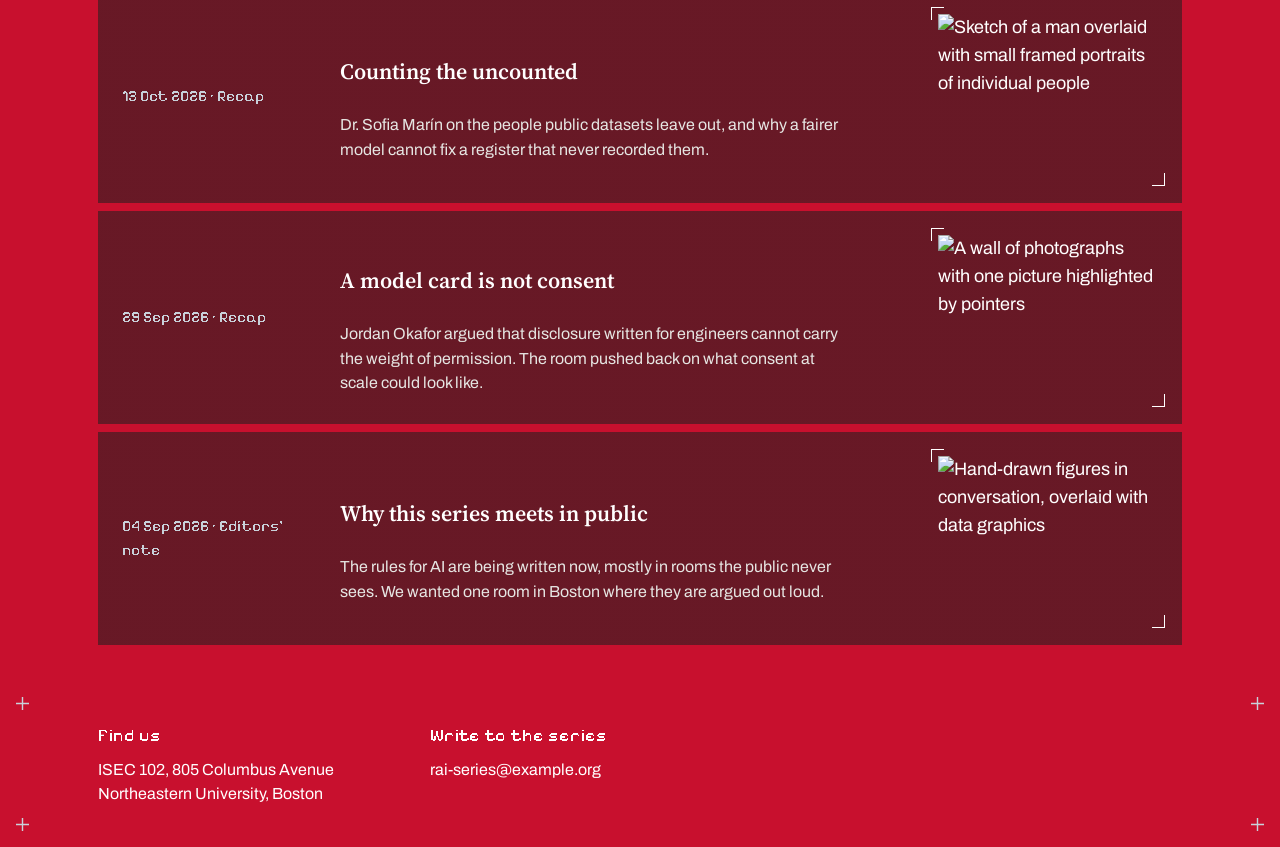
==== commit 19843748: "Fit iPhone screens and keep Blog boxes visible on phones - viewport-fit=cover and a live theme-color" ====
--- a/index.html
+++ b/index.html
@@ -2,7 +2,8 @@
 <html lang="en">
 <head>
 <meta charset="utf-8">
-<meta name="viewport" content="width=device-width, initial-scale=1">
+<meta name="viewport" content="width=device-width, initial-scale=1, viewport-fit=cover">
+<meta name="theme-color" content="#C8102E">
 <title>Responsible AI, Governance &amp; Policy · Speaker Series</title>
 <meta name="description" content="A public speaker series at Northeastern University on AI governance. Thursdays, 4:00–5:15 pm ET, ISEC 102, free and open to all.">
 <link rel="preconnect" href="https://fonts.googleapis.com">
--- a/site.css
+++ b/site.css
@@ -426,3 +426,20 @@
 /* "29 Oct" is 165px at 52px: 16px side padding gives the day 168px, on one line */
 .case .date{padding-inline:16px}
 .case .date .d{white-space:nowrap}
+
+/* ================= iPhone and other notched phones ================= */
+/* the page runs under the status bar and the toolbar (viewport-fit=cover), and both take the current ground:
+   Safari tints its bars from solid background colours, never from gradients */
+body{background:var(--g1)}
+.nav{background-color:var(--g1);padding-top:env(safe-area-inset-top)}
+.stage{background-color:var(--g2)}
+.nav .wrap{padding-left:max(var(--m),env(safe-area-inset-left));padding-right:max(var(--m),env(safe-area-inset-right))}
+/* the footer clears the home indicator and the floating toolbar */
+.close{padding-bottom:calc(40px + env(safe-area-inset-bottom))}
+.close>.xh.bl,.close>.xh.br{bottom:calc(16px + env(safe-area-inset-bottom))}
+
+/* Blog boxes: a 4% white tint vanished on phone screens; the boxes now also dim the field, like the talk panels */
+.writing .post,.writing .feature{background:linear-gradient(rgba(255,255,255,.05),rgba(255,255,255,.05)),rgba(11,11,11,.55)}
+.writing .post:hover{background:linear-gradient(rgba(255,255,255,.09),rgba(255,255,255,.09)),rgba(11,11,11,.55)}
+/* the latest post sits in a box too */
+.writing .feature{padding:clamp(22px,2.4vw,32px)}
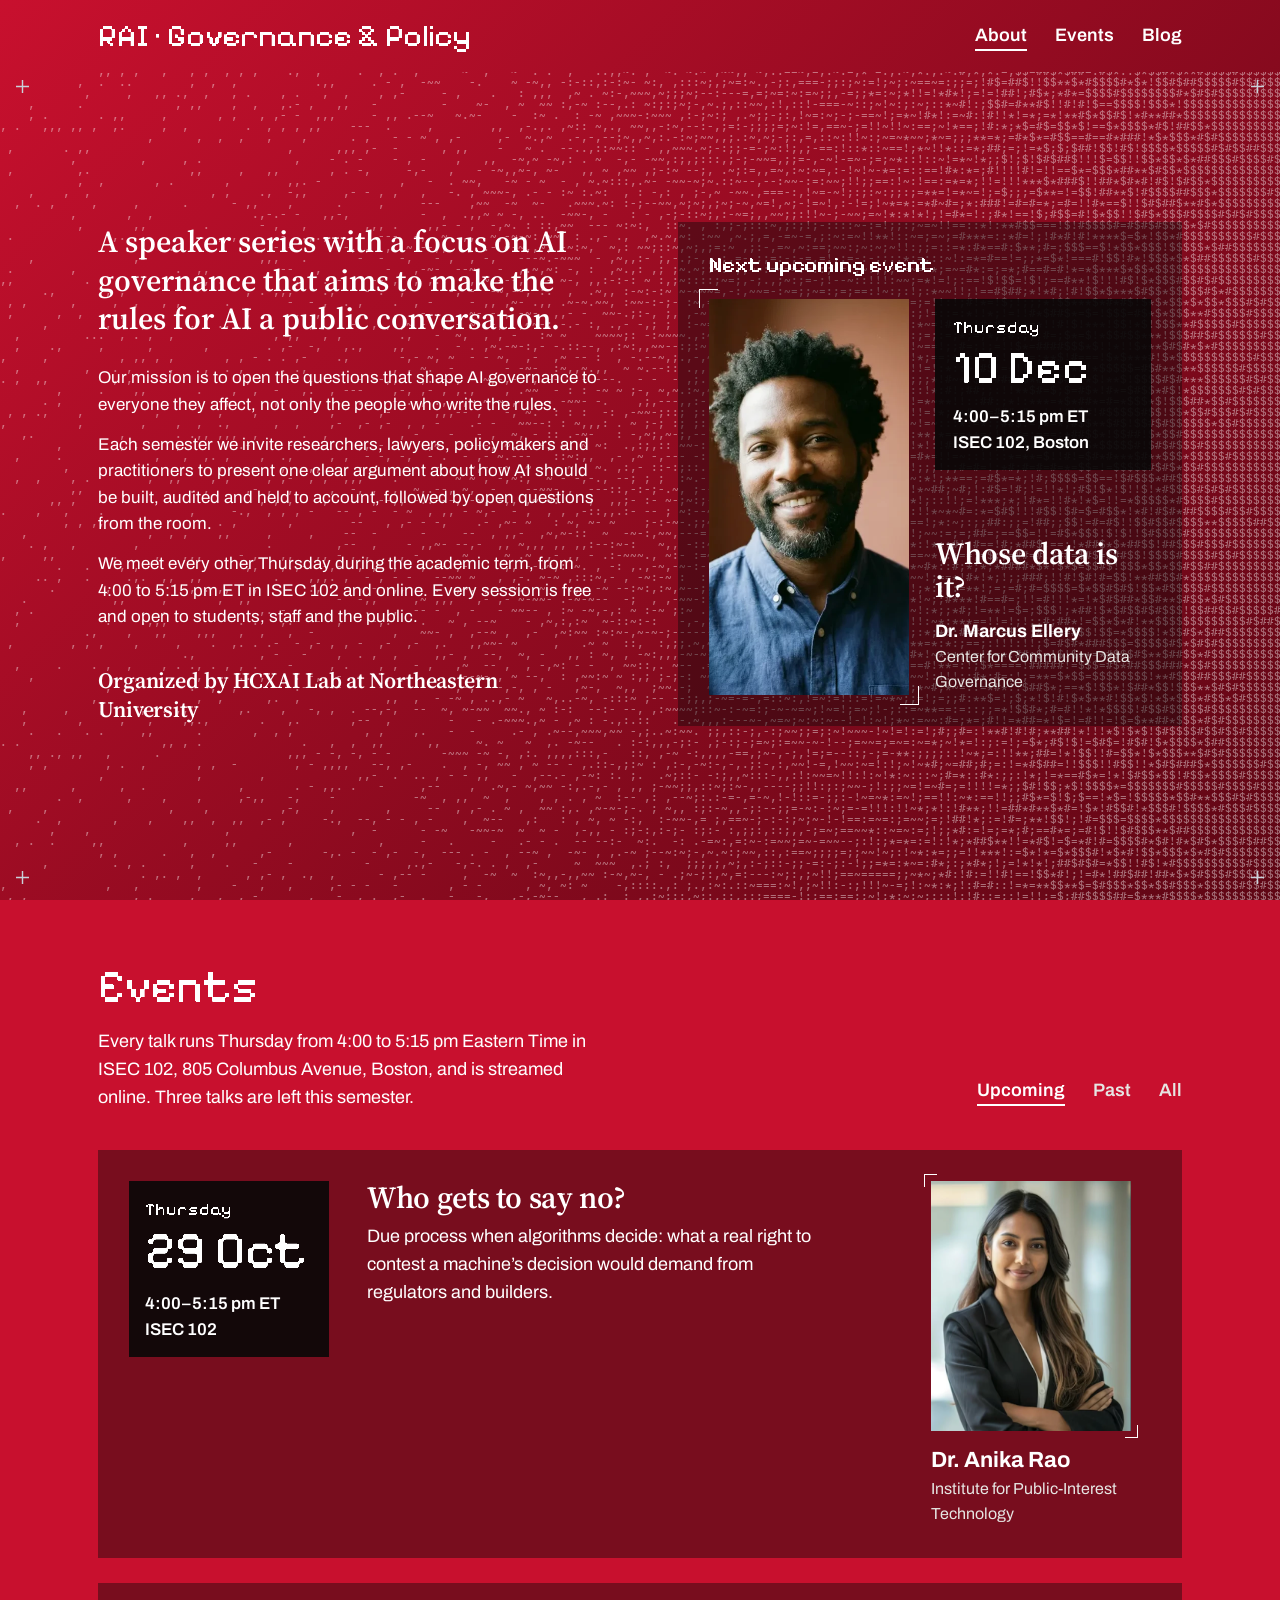
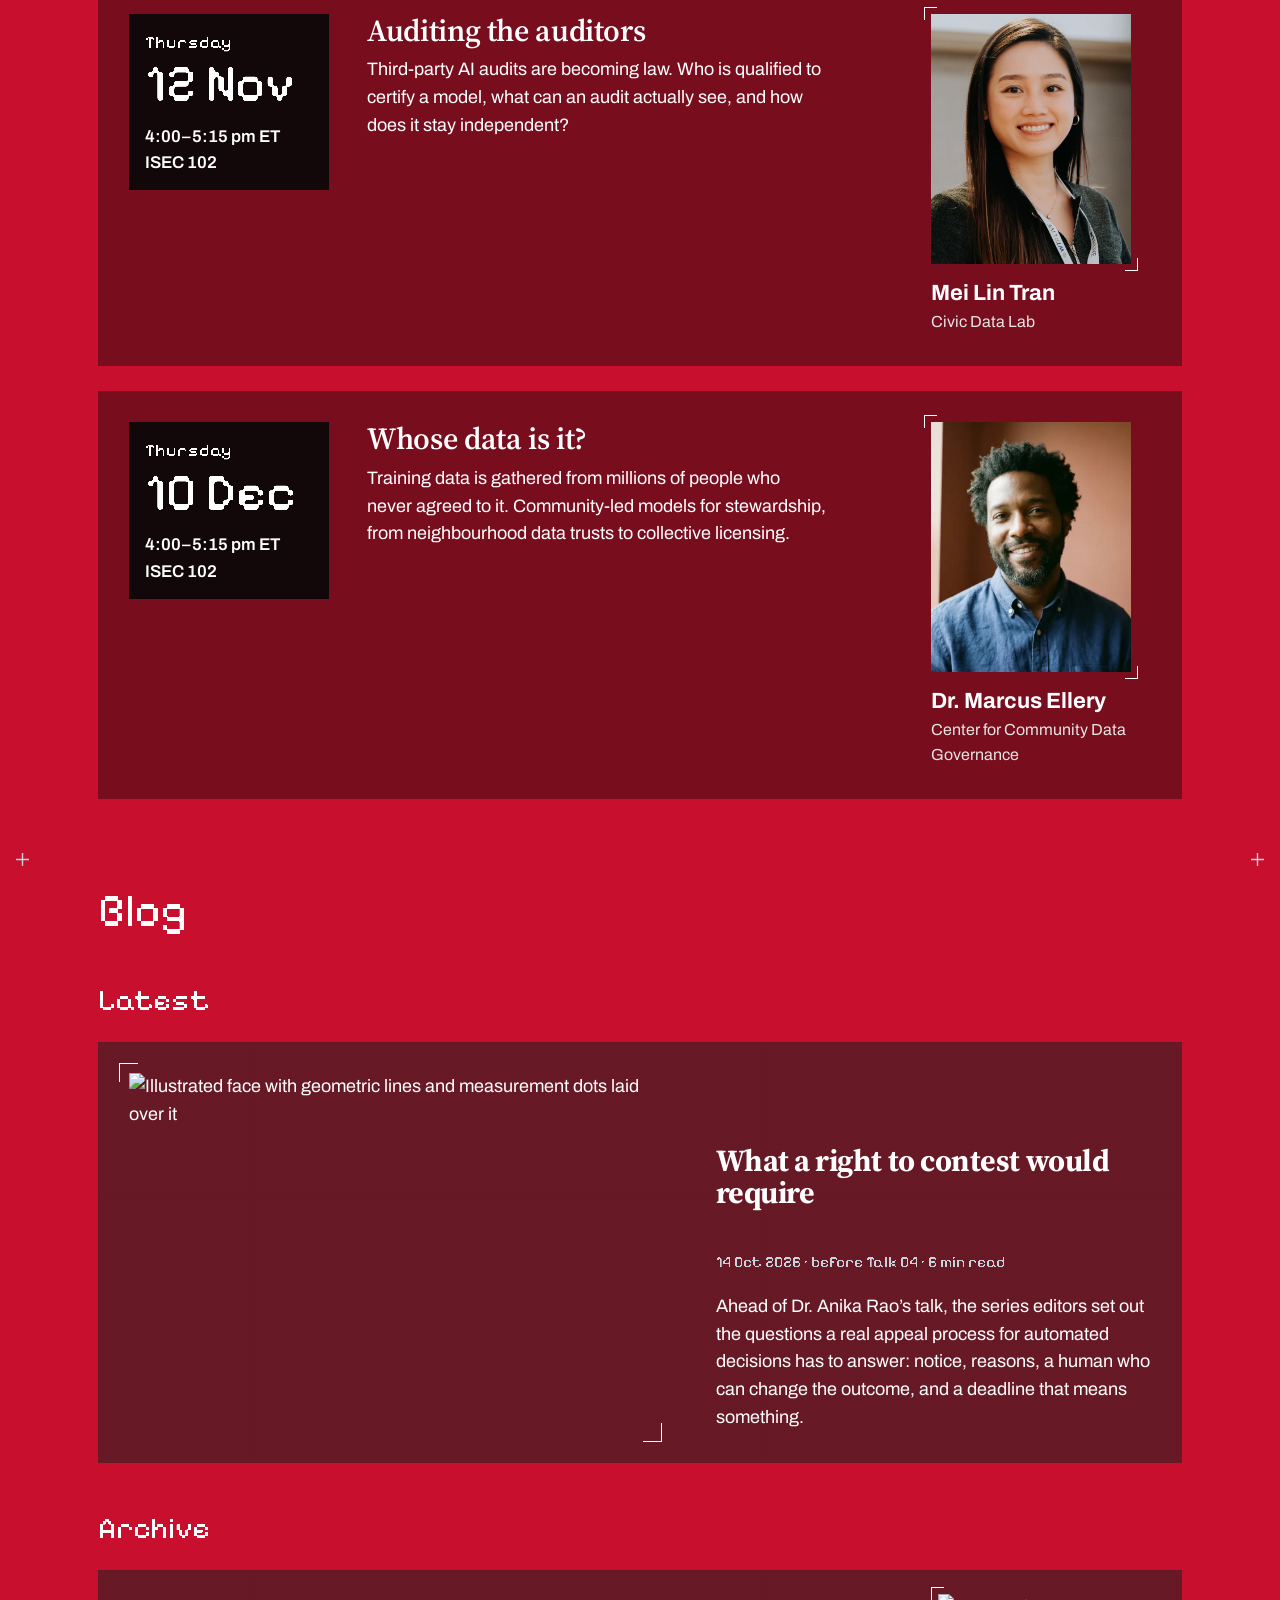
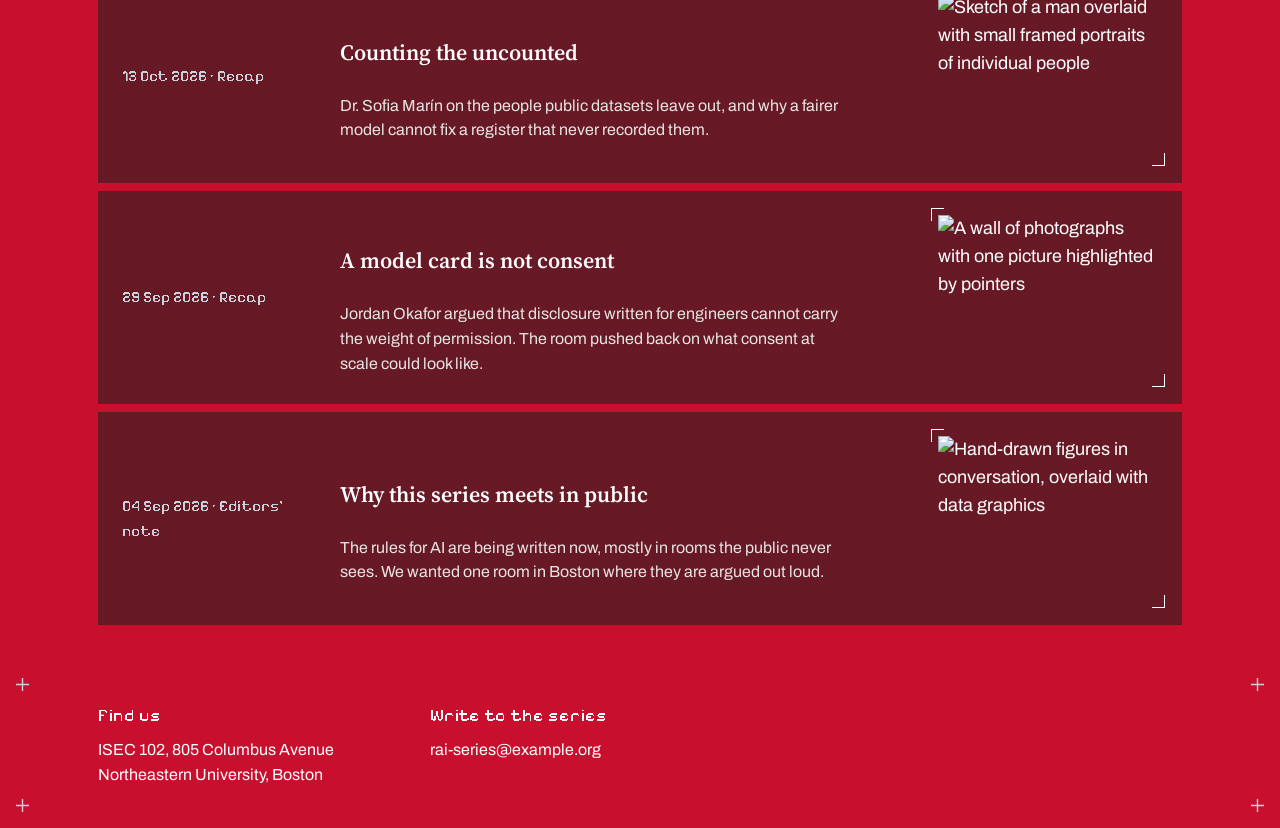
==== commit f929644e: "Make whole boxes clickable; square next-event card - talks, the next-event card and the latest post " ====
--- a/index.html
+++ b/index.html
@@ -3,13 +3,13 @@
 <head>
 <meta charset="utf-8">
 <meta name="viewport" content="width=device-width, initial-scale=1, viewport-fit=cover">
-<meta name="theme-color" content="#C8102E">
+<meta name="theme-color" content="#000000">
 <title>Responsible AI, Governance &amp; Policy · Speaker Series</title>
 <meta name="description" content="A public speaker series at Northeastern University on AI governance. Thursdays, 4:00–5:15 pm ET, ISEC 102, free and open to all.">
 <link rel="preconnect" href="https://fonts.googleapis.com">
 <link rel="preconnect" href="https://fonts.gstatic.com" crossorigin>
 <link rel="stylesheet" href="https://fonts.googleapis.com/css2?family=Source+Serif+4:opsz,wght@8..60,600;8..60,700&family=Pixelify+Sans:wght@400..700&family=Nanum+Pen+Script&family=Archivo:wght@400;600;700&family=IBM+Plex+Mono:wght@500&display=swap">
-<link rel="stylesheet" href="site.css">
+<link rel="stylesheet" href="site.css?v=82c7b7d0">
 <script>document.documentElement.classList.add("js")</script>
 </head>
 <body>
@@ -52,11 +52,9 @@
         <figure class="ph"><img src="assets/speaker-1.webp" alt="Portrait of Dr. Anika Rao" style="object-position:44% 18%"></figure>
         <div class="nc-text">
           <div class="date nc-date"><div class="dd"><p class="dw" data-round>Thursday</p><p class="d" data-round>29 Oct</p></div><div class="dt"><p class="w"><time datetime="2026-10-29T16:00-04:00">4:00–5:15 pm ET</time></p><p class="loc">ISEC 102, Boston</p></div></div>
-          <h3 class="nc-title">Who gets to say no?</h3>
+          <h3 class="nc-title"><a class="cover" href="https://example.org/rai-gp/register?talk=04">Who gets to say no?</a></h3>
           <p class="nc-who"><b>Dr. Anika Rao</b>Institute for Public-Interest Technology</p>
         </div>
-        <div class="nc-cta"><a class="btn" href="https://example.org/rai-gp/register?talk=04">register</a></div>
-        <span class="count nc-count" id="count" data-round aria-live="polite"></span>
       </div>
     </article>
   </div>
@@ -80,60 +78,54 @@
 
     <ol class="cases" id="cases">
       <!-- upcoming -->
-      <li class="case up" data-start="2026-10-29T16:00:00-04:00" data-title="Who gets to say no?" data-sub="Due process when algorithms decide">
-        <div class="date rise"><div class="dd"><p class="dw" data-round>Thursday</p><p class="d" data-round>29 Oct</p></div><div class="dt"><p class="w"><time datetime="2026-10-29T16:00-04:00">4:00–5:15 pm ET</time></p><p class="loc">ISEC 102</p></div></div>
-        <div class="rise">
-          <h3>Who gets to say no?</h3>
+      <li class="case up rise" data-start="2026-10-29T16:00:00-04:00" data-title="Who gets to say no?" data-sub="Due process when algorithms decide">
+        <div class="date"><div class="dd"><p class="dw" data-round>Thursday</p><p class="d" data-round>29 Oct</p></div><div class="dt"><p class="w"><time datetime="2026-10-29T16:00-04:00">4:00–5:15 pm ET</time></p><p class="loc">ISEC 102</p></div></div>
+        <div>
+          <h3><a class="cover" href="https://example.org/rai-gp/register?talk=04">Who gets to say no?</a></h3>
           <p class="q">Due process when algorithms decide: what a real right to contest a machine’s decision would demand from regulators and builders.</p>
-          <div class="acts"><a class="btn" href="https://example.org/rai-gp/register?talk=04">register</a></div>
         </div>
-        <div class="spk rise"><figure class="ph"><img src="assets/speaker-1.webp" alt="Dr. Anika Rao" style="object-position:44% 18%"></figure><p><b>Dr. Anika Rao</b><span>Institute for Public-Interest Technology</span></p></div>
+        <div class="spk"><figure class="ph"><img src="assets/speaker-1.webp" alt="Dr. Anika Rao" style="object-position:44% 18%"></figure><p><b>Dr. Anika Rao</b><span>Institute for Public-Interest Technology</span></p></div>
       </li>
-      <li class="case up" data-start="2026-11-12T16:00:00-05:00" data-title="Auditing the auditors" data-sub="Who certifies AI, and who keeps the audit honest">
-        <div class="date rise"><div class="dd"><p class="dw" data-round>Thursday</p><p class="d" data-round>12 Nov</p></div><div class="dt"><p class="w"><time datetime="2026-11-12T16:00-05:00">4:00–5:15 pm ET</time></p><p class="loc">ISEC 102</p></div></div>
-        <div class="rise">
-          <h3>Auditing the auditors</h3>
+      <li class="case up rise" data-start="2026-11-12T16:00:00-05:00" data-title="Auditing the auditors" data-sub="Who certifies AI, and who keeps the audit honest">
+        <div class="date"><div class="dd"><p class="dw" data-round>Thursday</p><p class="d" data-round>12 Nov</p></div><div class="dt"><p class="w"><time datetime="2026-11-12T16:00-05:00">4:00–5:15 pm ET</time></p><p class="loc">ISEC 102</p></div></div>
+        <div>
+          <h3><a class="cover" href="https://example.org/rai-gp/register?talk=05">Auditing the auditors</a></h3>
           <p class="q">Third-party AI audits are becoming law. Who is qualified to certify a model, what can an audit actually see, and how does it stay independent?</p>
-          <div class="acts"><a class="btn" href="https://example.org/rai-gp/register?talk=05">register</a></div>
         </div>
-        <div class="spk rise"><figure class="ph"><img loading="lazy" src="assets/speaker-2.webp" alt="Mei Lin Tran" style="object-position:50% 20%"></figure><p><b>Mei Lin Tran</b><span>Civic Data Lab</span></p></div>
+        <div class="spk"><figure class="ph"><img loading="lazy" src="assets/speaker-2.webp" alt="Mei Lin Tran" style="object-position:50% 20%"></figure><p><b>Mei Lin Tran</b><span>Civic Data Lab</span></p></div>
       </li>
-      <li class="case up" data-start="2026-12-10T16:00:00-05:00" data-title="Whose data is it?" data-sub="Community governance of the data that trains AI">
-        <div class="date rise"><div class="dd"><p class="dw" data-round>Thursday</p><p class="d" data-round>10 Dec</p></div><div class="dt"><p class="w"><time datetime="2026-12-10T16:00-05:00">4:00–5:15 pm ET</time></p><p class="loc">ISEC 102</p></div></div>
-        <div class="rise">
-          <h3>Whose data is it?</h3>
+      <li class="case up rise" data-start="2026-12-10T16:00:00-05:00" data-title="Whose data is it?" data-sub="Community governance of the data that trains AI">
+        <div class="date"><div class="dd"><p class="dw" data-round>Thursday</p><p class="d" data-round>10 Dec</p></div><div class="dt"><p class="w"><time datetime="2026-12-10T16:00-05:00">4:00–5:15 pm ET</time></p><p class="loc">ISEC 102</p></div></div>
+        <div>
+          <h3><a class="cover" href="https://example.org/rai-gp/register?talk=06">Whose data is it?</a></h3>
           <p class="q">Training data is gathered from millions of people who never agreed to it. Community-led models for stewardship, from neighbourhood data trusts to collective licensing.</p>
-          <div class="acts"><a class="btn" href="https://example.org/rai-gp/register?talk=06">register</a></div>
         </div>
-        <div class="spk rise"><figure class="ph"><img loading="lazy" src="assets/speaker-3.webp" alt="Dr. Marcus Ellery" style="object-position:50% 22%"></figure><p><b>Dr. Marcus Ellery</b><span>Center for Community Data Governance</span></p></div>
+        <div class="spk"><figure class="ph"><img loading="lazy" src="assets/speaker-3.webp" alt="Dr. Marcus Ellery" style="object-position:50% 22%"></figure><p><b>Dr. Marcus Ellery</b><span>Center for Community Data Governance</span></p></div>
       </li>
       <!-- heard -->
-      <li class="case heard" hidden>
-        <div class="date rise"><div class="dd"><p class="dw" data-round>Thursday</p><p class="d" data-round>08 Oct</p></div><div class="dt"><p class="w"><time datetime="2026-10-08T16:00-04:00">4:00–5:15 pm ET</time></p><p class="loc">ISEC 102</p></div></div>
-        <div class="rise">
-          <h3>Counting the uncounted</h3>
+      <li class="case heard rise" hidden>
+        <div class="date"><div class="dd"><p class="dw" data-round>Thursday</p><p class="d" data-round>08 Oct</p></div><div class="dt"><p class="w"><time datetime="2026-10-08T16:00-04:00">4:00–5:15 pm ET</time></p><p class="loc">ISEC 102</p></div></div>
+        <div>
+          <h3><a class="cover" href="#post-counting">Counting the uncounted</a></h3>
           <p class="q">Who goes missing when public agencies train systems on the records they happen to keep.</p>
-          <div class="acts"><a class="tlink" href="#post-counting">Read the recap</a></div>
         </div>
-        <div class="spk rise"><p><b>Dr. Sofia Marín</b><span>School of Public Policy</span></p></div>
+        <div class="spk"><p><b>Dr. Sofia Marín</b><span>School of Public Policy</span></p></div>
       </li>
-      <li class="case heard" hidden>
-        <div class="date rise"><div class="dd"><p class="dw" data-round>Thursday</p><p class="d" data-round>24 Sep</p></div><div class="dt"><p class="w"><time datetime="2026-09-24T16:00-04:00">4:00–5:15 pm ET</time></p><p class="loc">ISEC 102</p></div></div>
-        <div class="rise">
-          <h3>A model card is not consent</h3>
+      <li class="case heard rise" hidden>
+        <div class="date"><div class="dd"><p class="dw" data-round>Thursday</p><p class="d" data-round>24 Sep</p></div><div class="dt"><p class="w"><time datetime="2026-09-24T16:00-04:00">4:00–5:15 pm ET</time></p><p class="loc">ISEC 102</p></div></div>
+        <div>
+          <h3><a class="cover" href="#post-modelcard">A model card is not consent</a></h3>
           <p class="q">Why documentation written for engineers cannot stand in for the permission of the people a system affects.</p>
-          <div class="acts"><a class="tlink" href="#post-modelcard">Read the recap</a></div>
         </div>
-        <div class="spk rise"><p><b>Jordan Okafor</b><span>Law and Technology Clinic</span></p></div>
+        <div class="spk"><p><b>Jordan Okafor</b><span>Law and Technology Clinic</span></p></div>
       </li>
-      <li class="case heard" hidden>
-        <div class="date rise"><div class="dd"><p class="dw" data-round>Thursday</p><p class="d" data-round>10 Sep</p></div><div class="dt"><p class="w"><time datetime="2026-09-10T16:00-04:00">4:00–5:15 pm ET</time></p><p class="loc">ISEC 102</p></div></div>
-        <div class="rise">
-          <h3>Who writes the rules for AI?</h3>
+      <li class="case heard rise" hidden>
+        <div class="date"><div class="dd"><p class="dw" data-round>Thursday</p><p class="d" data-round>10 Sep</p></div><div class="dt"><p class="w"><time datetime="2026-09-10T16:00-04:00">4:00–5:15 pm ET</time></p><p class="loc">ISEC 102</p></div></div>
+        <div>
+          <h3><a class="cover" href="#post-public">Who writes the rules for AI?</a></h3>
           <p class="q">The opening hearing: legislatures, standards bodies, companies and courts, and where the public fits among them.</p>
-          <div class="acts"><a class="tlink" href="#post-public">Read the editors’ note</a></div>
         </div>
-        <div class="spk rise"><p><b>Prof. Helen Achterberg</b><span>Centre for Technology Governance</span></p></div>
+        <div class="spk"><p><b>Prof. Helen Achterberg</b><span>Centre for Technology Governance</span></p></div>
       </li>
     </ol>
   </div>
@@ -146,13 +138,12 @@
   <div class="wrap">
     <h2 id="h-writing" class="pagetitle lines"><span class="line"><span data-line data-round>Blog</span></span></h2>
     <h3 class="subhead rise" id="h-latest" data-round>Latest</h3>
-    <article class="feature" id="post-preview">
-      <figure class="ph rise"><img loading="lazy" decoding="async" src="https://betterimagesofai.org/ImagesAI/alyssa-chen_ai-facial-recognition_2048x1850.png?nf_resize=fit&w=1200&q=80" alt="Illustrated face with geometric lines and measurement dots laid over it"></figure>
-      <div class="rise">
-        <h4>What a right to contest would require</h4>
+    <article class="feature rise" id="post-preview">
+      <figure class="ph"><img loading="lazy" decoding="async" src="https://betterimagesofai.org/ImagesAI/alyssa-chen_ai-facial-recognition_2048x1850.png?nf_resize=fit&w=1200&q=80" alt="Illustrated face with geometric lines and measurement dots laid over it"></figure>
+      <div>
+        <h4><a class="cover" href="#post-preview">What a right to contest would require</a></h4>
         <p class="meta" data-round style="margin-top:14px">14 Oct 2026 · before Talk 04 · 6 min read</p>
         <p class="x">Ahead of Dr. Anika Rao’s talk, the series editors set out the questions a real appeal process for automated decisions has to answer: notice, reasons, a human who can change the outcome, and a deadline that means something.</p>
-        <p style="margin-top:28px"><a class="btn" href="#post-preview">read the post</a></p>
       </div>
     </article>
     <h3 class="subhead rise" id="h-archive" data-round>Archive</h3>
@@ -190,6 +181,6 @@
   </div>
 </footer>
 
-<script src="site.js"></script>
+<script src="site.js?v=a1f47730"></script>
 </body>
 </html>
--- a/site.css
+++ b/site.css
@@ -428,11 +428,11 @@
 .case .date .d{white-space:nowrap}
 
 /* ================= iPhone and other notched phones ================= */
-/* the page runs under the status bar and the toolbar (viewport-fit=cover), and both take the current ground:
-   Safari tints its bars from solid background colours, never from gradients */
+/* the page runs under the toolbar (viewport-fit=cover), so the site shows beneath Safari's floating buttons;
+   the status bar stays a plain black strip above the header, which keeps its gradient */
 body{background:var(--g1)}
-.nav{background-color:var(--g1);padding-top:env(safe-area-inset-top)}
-.stage{background-color:var(--g2)}
+.nav{padding-top:env(safe-area-inset-top)}
+.nav::after{content:"";position:absolute;left:0;right:0;top:0;height:env(safe-area-inset-top);background:#000}
 .nav .wrap{padding-left:max(var(--m),env(safe-area-inset-left));padding-right:max(var(--m),env(safe-area-inset-right))}
 /* the footer clears the home indicator and the floating toolbar */
 .close{padding-bottom:calc(40px + env(safe-area-inset-bottom))}
@@ -440,6 +440,55 @@
 
 /* Blog boxes: a 4% white tint vanished on phone screens; the boxes now also dim the field, like the talk panels */
 .writing .post,.writing .feature{background:linear-gradient(rgba(255,255,255,.05),rgba(255,255,255,.05)),rgba(11,11,11,.55)}
+.writing .feature{padding:clamp(22px,2.4vw,32px)}
 .writing .post:hover{background:linear-gradient(rgba(255,255,255,.09),rgba(255,255,255,.09)),rgba(11,11,11,.55)}
-/* the latest post sits in a box too */
-.writing .feature{padding:clamp(22px,2.4vw,32px)}
+
+/* archive rows keep the desktop arrangement on phones: meta and text on the left, a small image on the right */
+@media (max-width:900px){
+  .post{grid-template-columns:minmax(0,1fr) 110px;grid-template-rows:auto 1fr;align-items:start;gap:10px 20px}
+  .post .meta{grid-column:1;grid-row:1;order:0}
+  .post>div{grid-column:1;grid-row:2;order:0}
+  .post .ph{grid-column:2;grid-row:1/span 2;order:0;max-width:none;align-self:start}
+}
+@media (max-width:520px){
+  .post{grid-template-columns:minmax(0,1fr) 84px;gap:8px 14px;padding:18px}
+}
+
+/* touch screens keep a tapped element in :hover until the next tap, which left a header link underlined after
+   scrolling away; on devices without a real pointer, hover styles fall back to the resting state */
+@media (hover:none){
+  .nav a.l:hover:not([aria-current])::after{transform:scaleX(0)}
+  .filter button:hover:not([aria-pressed="true"]){color:var(--ink-2)}
+  .writing .post:hover{background:linear-gradient(rgba(255,255,255,.05),rgba(255,255,255,.05)),rgba(11,11,11,.55)}
+  .btn:hover{transform:rotate(-2deg);box-shadow:5px 5px 0 var(--chrome)}
+  .tlink:hover{color:inherit}
+}
+
+/* touch screens: the stage is painted along the page (site.js, paintDoc) instead of fixed to the screen, so Safari
+   lets the page run under its floating toolbar; the status bar takes the header's top colour (site.js, paint) */
+.doc-ground body{background:#000}
+.doc-ground .stage{position:absolute;inset:auto;top:0;left:0;right:0;height:100%;background:none;overflow:hidden}
+.doc-ground #ascii-field{display:none}
+
+/* ================= whole boxes are links ================= */
+/* each talk, the next-event card and the latest post carry one link, on the title, stretched over the whole box */
+.case,.nextcard,.writing .feature{position:relative}
+.cover{color:inherit;text-decoration:none}
+.cover::after{content:"";position:absolute;inset:0;z-index:3}
+.cover:focus-visible{outline:none}
+.cover:focus-visible::after{outline:2px solid var(--white);outline-offset:4px}
+@media (hover:hover){
+  .case,.nextcard,.writing .feature{transition:background-color .18s ease}
+  .case:has(.cover:hover),.nextcard:has(.cover:hover){background:rgba(11,11,11,.58)}
+  .writing .feature:has(.cover:hover){background:linear-gradient(rgba(255,255,255,.09),rgba(255,255,255,.09)),rgba(11,11,11,.55)}
+  .cover:hover{text-decoration:underline;text-decoration-thickness:1.5px;text-underline-offset:.12em}
+}
+.case h3+.q{margin-top:10px}
+
+/* next upcoming event: an even square; the photo runs the full height beside the date box, title and speaker */
+.nextcard{aspect-ratio:1/1;grid-template-rows:auto minmax(0,1fr);gap:22px}
+.nextcard .nc-body{grid-template-columns:minmax(0,1fr) minmax(0,1.08fr);gap:0 26px;height:100%}
+.nextcard .nc-body .ph{height:100%;min-height:0;grid-row:1}
+.nextcard .nc-text{display:flex;flex-direction:column;height:100%}
+.nextcard .nc-title{margin-top:auto;padding-top:22px;font-size:clamp(26px,2.4vw,34px)}
+.nextcard .nc-who{margin-top:14px}
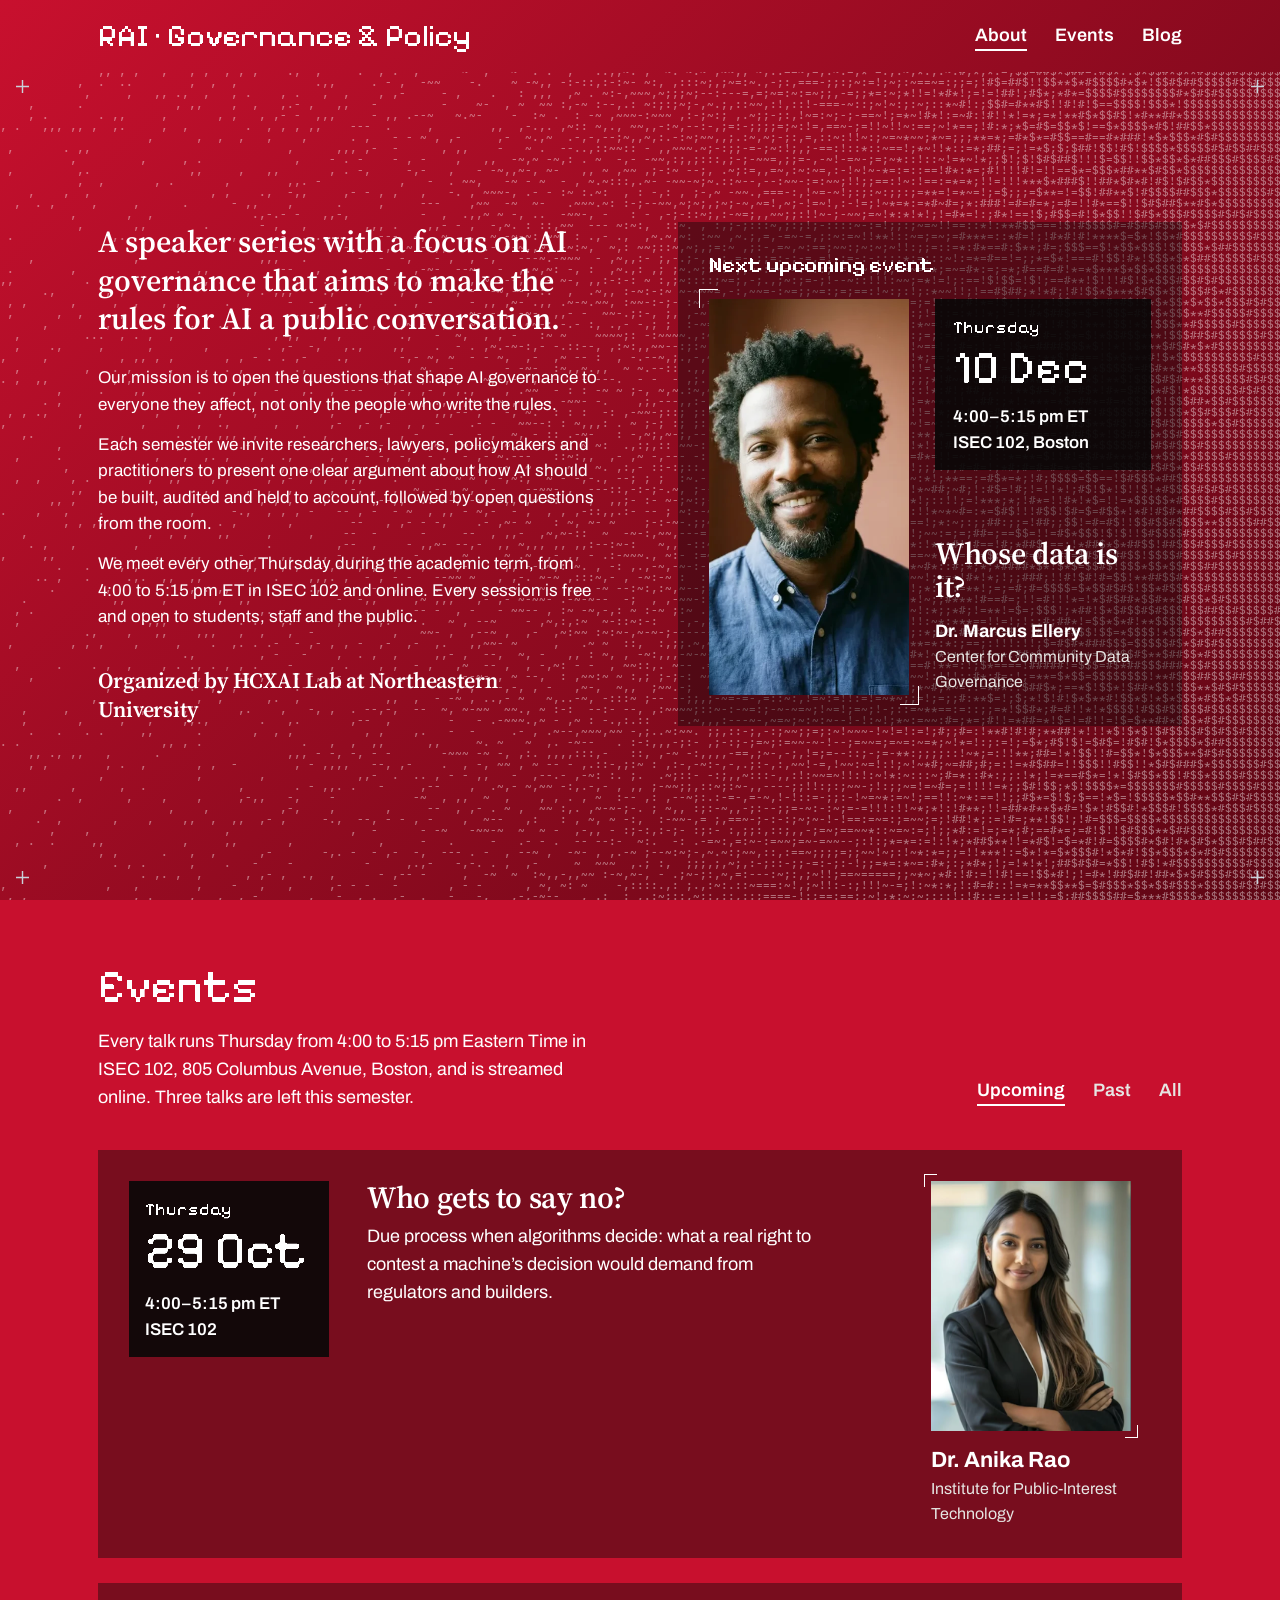
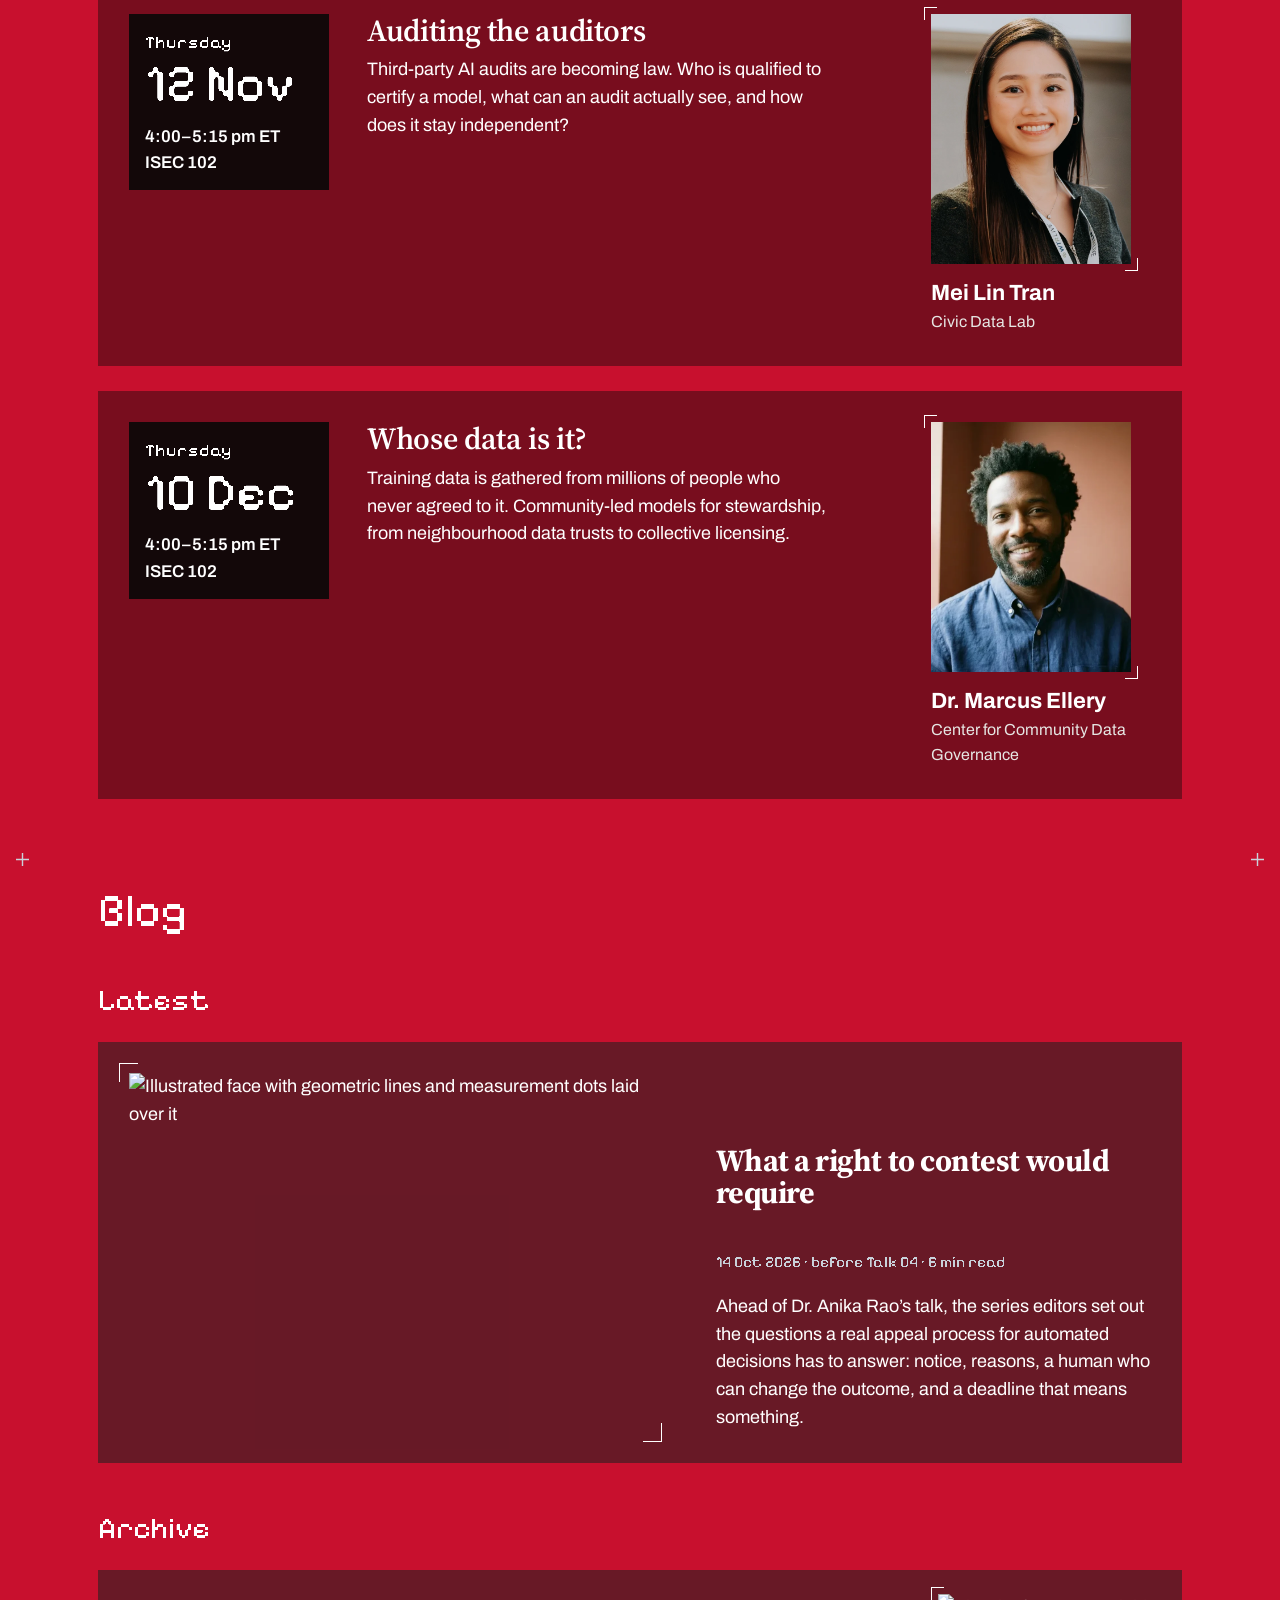
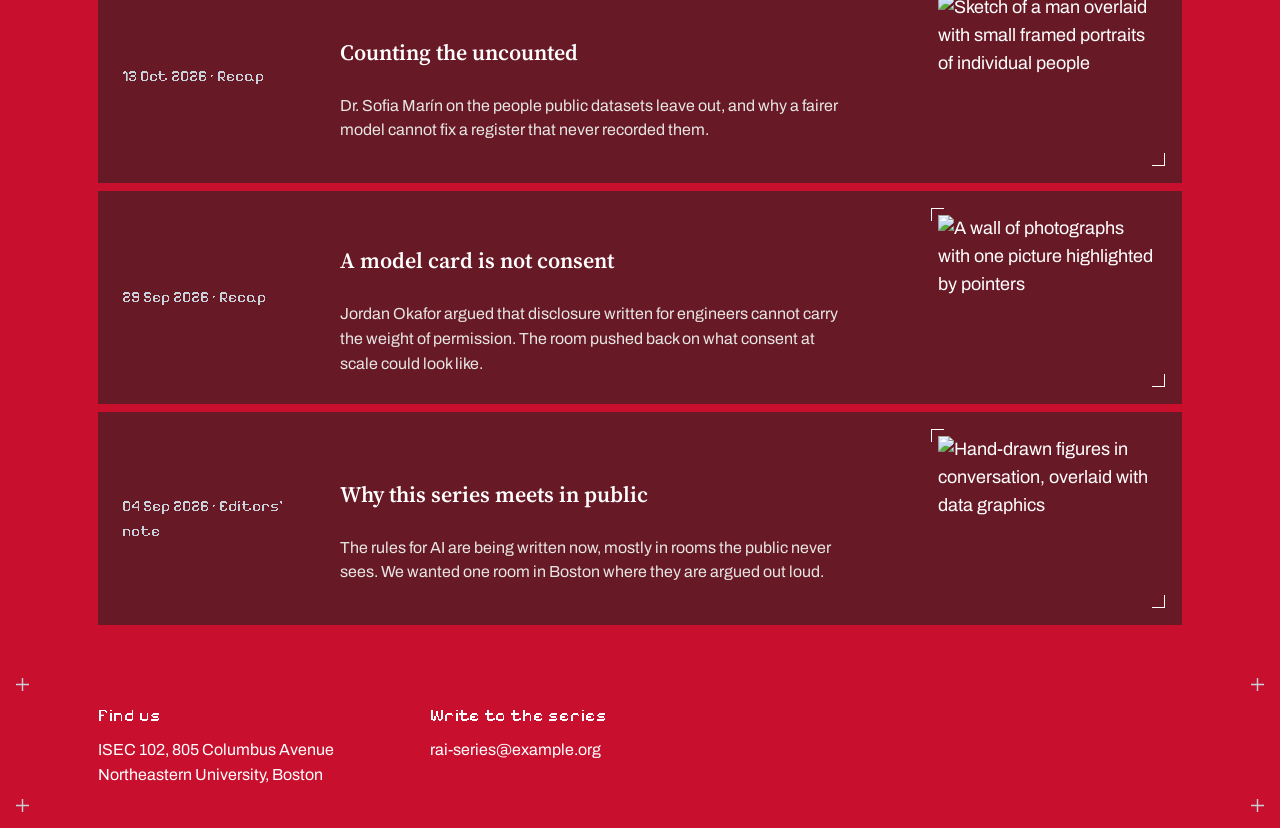
==== commit 08afbe9c: "Soften the hover on talks, the next-event card and blog boxes - a smaller change (panel .42 → .50, b" ====
--- a/index.html
+++ b/index.html
@@ -9,7 +9,7 @@
 <link rel="preconnect" href="https://fonts.googleapis.com">
 <link rel="preconnect" href="https://fonts.gstatic.com" crossorigin>
 <link rel="stylesheet" href="https://fonts.googleapis.com/css2?family=Source+Serif+4:opsz,wght@8..60,600;8..60,700&family=Pixelify+Sans:wght@400..700&family=Nanum+Pen+Script&family=Archivo:wght@400;600;700&family=IBM+Plex+Mono:wght@500&display=swap">
-<link rel="stylesheet" href="site.css?v=82c7b7d0">
+<link rel="stylesheet" href="site.css?v=d745e54c">
 <script>document.documentElement.classList.add("js")</script>
 </head>
 <body>
--- a/site.css
+++ b/site.css
@@ -441,7 +441,6 @@
 /* Blog boxes: a 4% white tint vanished on phone screens; the boxes now also dim the field, like the talk panels */
 .writing .post,.writing .feature{background:linear-gradient(rgba(255,255,255,.05),rgba(255,255,255,.05)),rgba(11,11,11,.55)}
 .writing .feature{padding:clamp(22px,2.4vw,32px)}
-.writing .post:hover{background:linear-gradient(rgba(255,255,255,.09),rgba(255,255,255,.09)),rgba(11,11,11,.55)}
 
 /* archive rows keep the desktop arrangement on phones: meta and text on the left, a small image on the right */
 @media (max-width:900px){
@@ -477,11 +476,14 @@
 .cover::after{content:"";position:absolute;inset:0;z-index:3}
 .cover:focus-visible{outline:none}
 .cover:focus-visible::after{outline:2px solid var(--white);outline-offset:4px}
+/* hover: a slow, slight deepening of the box and an underline that fades in; nothing jumps */
+.case,.nextcard,.writing .feature,.writing .post{transition:background-color .45s cubic-bezier(.22,1,.36,1),background-image .45s cubic-bezier(.22,1,.36,1)}
+.cover,.post h4{text-decoration:underline;text-decoration-thickness:1px;text-underline-offset:.14em;text-decoration-color:transparent;
+  transition:text-decoration-color .45s cubic-bezier(.22,1,.36,1)}
 @media (hover:hover){
-  .case,.nextcard,.writing .feature{transition:background-color .18s ease}
-  .case:has(.cover:hover),.nextcard:has(.cover:hover){background:rgba(11,11,11,.58)}
-  .writing .feature:has(.cover:hover){background:linear-gradient(rgba(255,255,255,.09),rgba(255,255,255,.09)),rgba(11,11,11,.55)}
-  .cover:hover{text-decoration:underline;text-decoration-thickness:1.5px;text-underline-offset:.12em}
+  .case:has(.cover:hover),.nextcard:has(.cover:hover){background-color:rgba(11,11,11,.5)}
+  .writing .feature:has(.cover:hover),.writing .post:hover{background:linear-gradient(rgba(255,255,255,.07),rgba(255,255,255,.07)),rgba(11,11,11,.55)}
+  .cover:hover,.post:hover h4{text-decoration-color:rgba(255,255,255,.6)}
 }
 .case h3+.q{margin-top:10px}
 
@@ -492,3 +494,12 @@
 .nextcard .nc-text{display:flex;flex-direction:column;height:100%}
 .nextcard .nc-title{margin-top:auto;padding-top:22px;font-size:clamp(26px,2.4vw,34px)}
 .nextcard .nc-who{margin-top:14px}
+/* blog boxes: the light tint is an inset shadow over a solid colour, so it fades instead of jumping */
+.writing .post,.writing .feature,.writing .post:hover,.writing .feature:hover{background:rgba(11,11,11,.55);box-shadow:inset 0 0 0 100vmax rgba(255,255,255,.05);
+  transition:box-shadow .45s cubic-bezier(.22,1,.36,1)}
+@media (hover:hover){.writing .feature:has(.cover:hover),.writing .post:hover{box-shadow:inset 0 0 0 100vmax rgba(255,255,255,.075)}}
+/* boxes that also fade in on scroll keep both transitions (the entrance rule would otherwise replace the hover one) */
+@media (prefers-reduced-motion:no-preference){
+  .js .case.rise,.js .nextcard.rise{transition:opacity .7s var(--ease-out),transform .7s var(--ease-out),background-color .45s var(--ease-out)}
+  .js .writing .feature.rise{transition:opacity .7s var(--ease-out),transform .7s var(--ease-out),box-shadow .45s var(--ease-out)}
+}
